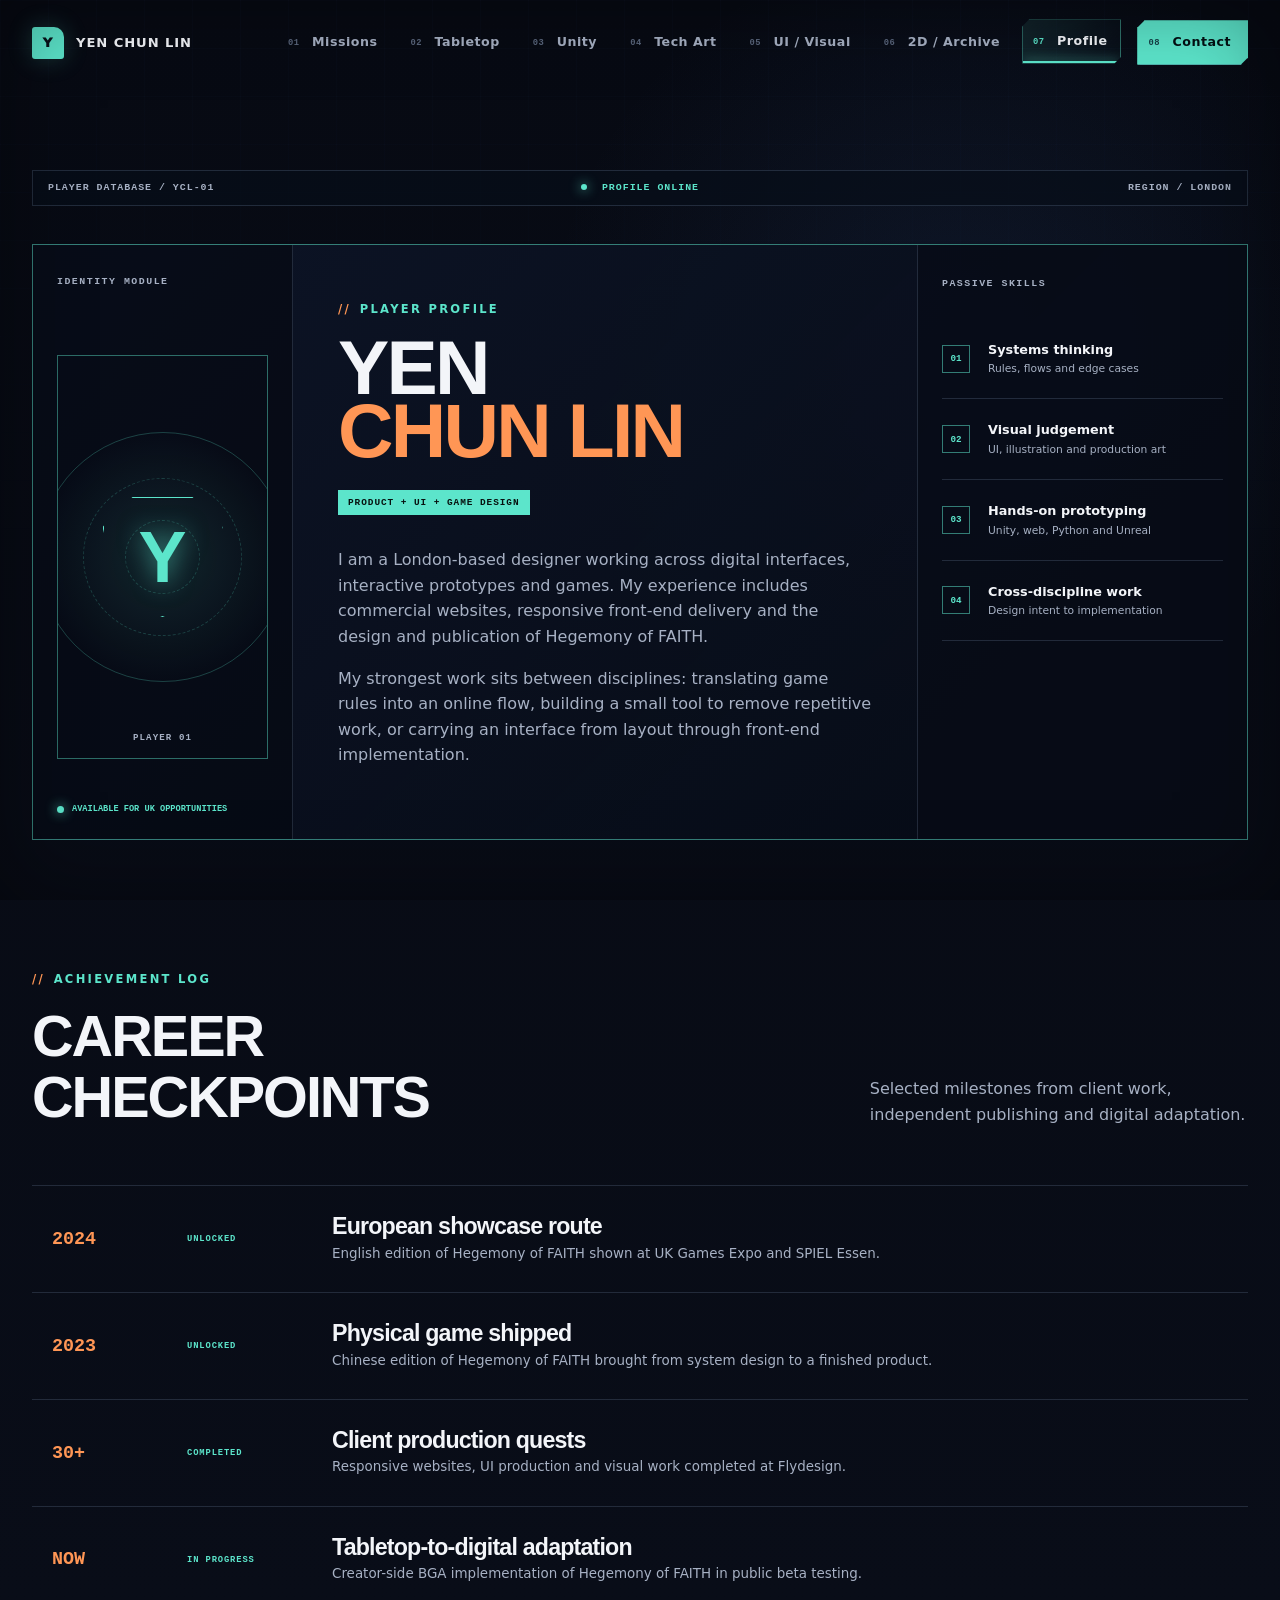
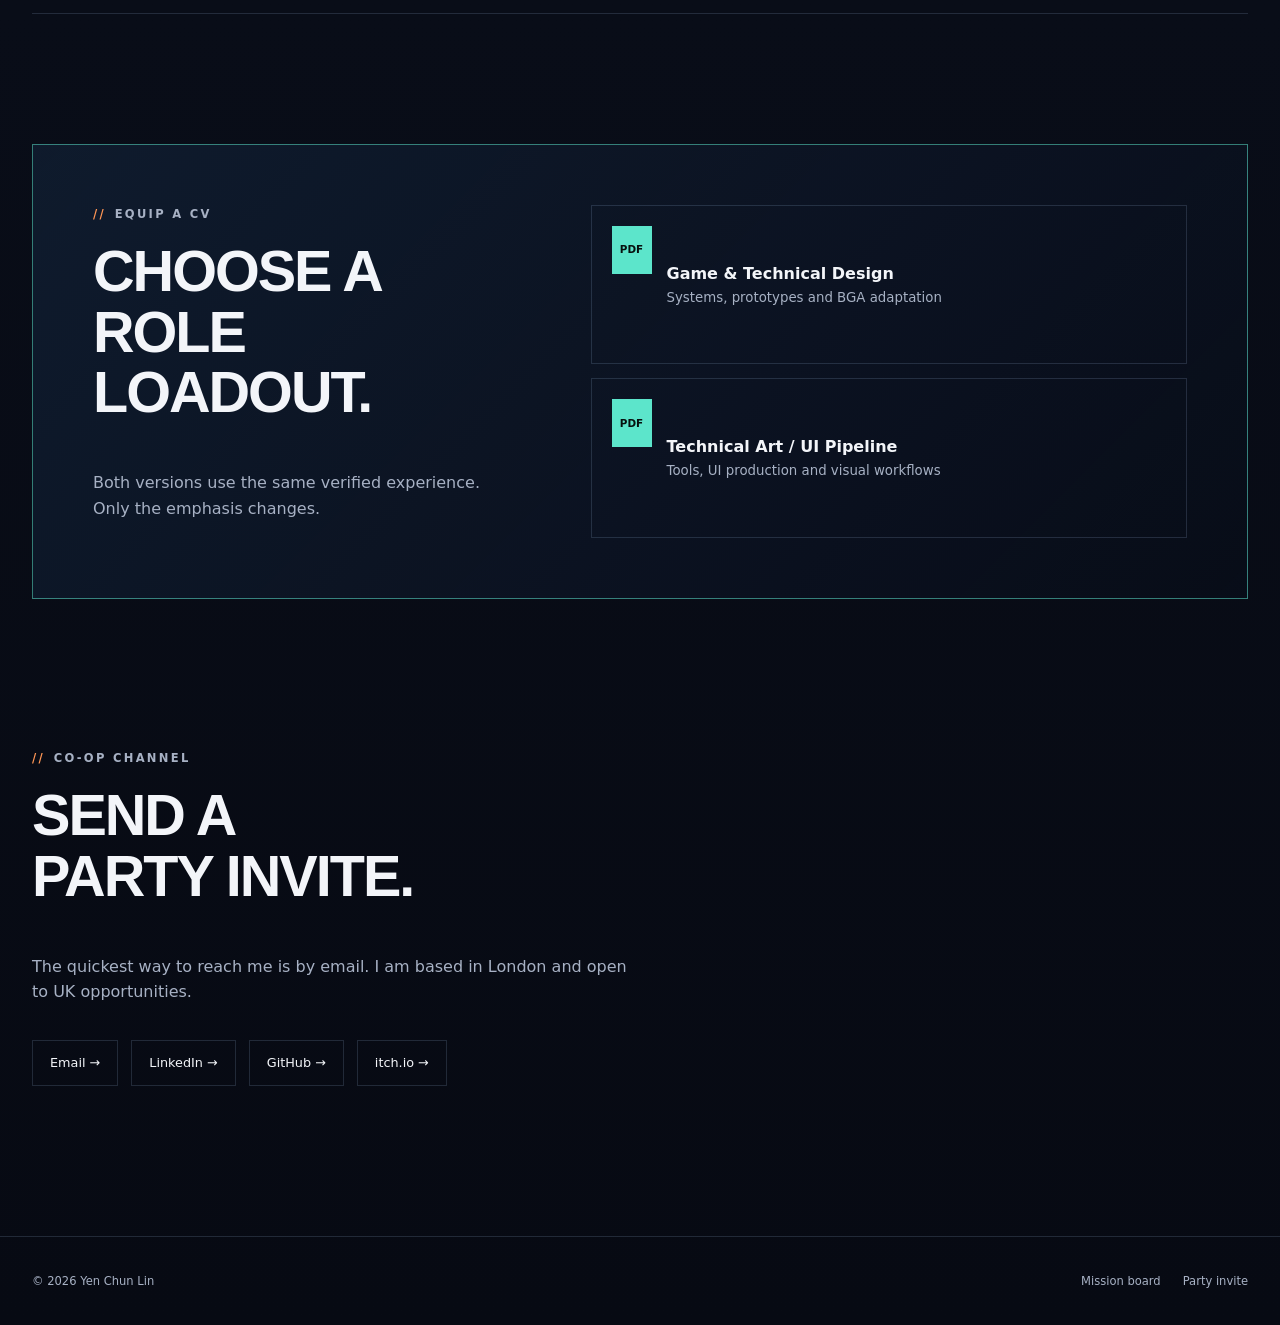
==== about.html @ a64147f3 "Update portfolio positioning and BGA beta case studies" ====
<!doctype html>
<html lang="en"><head><meta charset="utf-8"><meta name="viewport" content="width=device-width, initial-scale=1"><meta name="description" content="Player profile for Yen Chun Lin, a London-based product, UI and game designer."><title>Player Profile | Yen Chun Lin</title><link rel="stylesheet" href="assets/css/styles.css?v=20261113-1"></head>
<body data-page="about">
  <header class="site-header" data-header><a class="brand" href="index.html"><span>Y</span> Yen Chun Lin</a><button class="nav-toggle" type="button" aria-expanded="false" aria-controls="site-nav"><span></span><span></span></button><nav id="site-nav" class="site-nav"><a href="work.html">Missions</a><a href="work.html?filter=tabletop">Tabletop</a><a href="work.html?filter=unity">Unity</a><a href="work.html?filter=technical">Tech Art</a><a href="work.html?filter=ui">UI / Visual</a><a href="work.html?filter=art">2D / Archive</a><a class="active" href="about.html">Profile</a><a class="nav-contact" href="mailto:arklantis@hotmail.com">Contact</a></nav></header>
  <main class="section-shell page-main player-profile">
    <div class="hud-top reveal"><span>PLAYER DATABASE / YCL-01</span><span class="hud-status"><i></i> PROFILE ONLINE</span><span>REGION / LONDON</span></div>
    <section class="profile-screen reveal">
      <div class="profile-id">
        <p class="hud-label">IDENTITY MODULE</p><div class="profile-avatar"><div class="profile-radar"></div><span>Y</span><small>PLAYER 01</small></div>
        <div class="profile-status"><i></i><span>AVAILABLE FOR UK OPPORTUNITIES</span></div>
      </div>
      <div class="profile-copy"><p class="eyebrow">Player profile</p><h1>YEN<br><em>CHUN LIN</em></h1><p class="profile-class">PRODUCT + UI + GAME DESIGN</p><p>I am a London-based designer working across digital interfaces, interactive prototypes and games. My experience includes commercial websites, responsive front-end delivery and the design and publication of Hegemony of FAITH.</p><p>My strongest work sits between disciplines: translating game rules into an online flow, building a small tool to remove repetitive work, or carrying an interface from layout through front-end implementation.</p></div>
      <aside class="profile-loadout"><p class="hud-label">PASSIVE SKILLS</p><ul><li><span>01</span><div><strong>Systems thinking</strong><small>Rules, flows and edge cases</small></div></li><li><span>02</span><div><strong>Visual judgement</strong><small>UI, illustration and production art</small></div></li><li><span>03</span><div><strong>Hands-on prototyping</strong><small>Unity, web, Python and Unreal</small></div></li><li><span>04</span><div><strong>Cross-discipline work</strong><small>Design intent to implementation</small></div></li></ul></aside>
    </section>

    <section class="achievement-log section-block">
      <div class="section-heading reveal"><div><p class="eyebrow">Achievement log</p><h2>CAREER<br>CHECKPOINTS</h2></div><p>Selected milestones from client work, independent publishing and digital adaptation.</p></div>
      <div class="achievement-list">
        <article class="reveal"><span class="achievement-year">2024</span><i>UNLOCKED</i><div><h3>European showcase route</h3><p>English edition of Hegemony of FAITH shown at UK Games Expo and SPIEL Essen.</p></div></article>
        <article class="reveal"><span class="achievement-year">2023</span><i>UNLOCKED</i><div><h3>Physical game shipped</h3><p>Chinese edition of Hegemony of FAITH brought from system design to a finished product.</p></div></article>
        <article class="reveal"><span class="achievement-year">30+</span><i>COMPLETED</i><div><h3>Client production quests</h3><p>Responsive websites, UI production and visual work completed at Flydesign.</p></div></article>
        <article class="reveal"><span class="achievement-year">NOW</span><i>IN PROGRESS</i><div><h3>Tabletop-to-digital adaptation</h3><p>Creator-side BGA implementation of Hegemony of FAITH in public beta testing.</p></div></article>
      </div>
    </section>

    <section class="cv-panel reveal"><div><p class="eyebrow">Equip a CV</p><h2>CHOOSE A<br>ROLE LOADOUT.</h2><p>Both versions use the same verified experience. Only the emphasis changes.</p></div><div class="cv-options"><a class="cv-card" href="assets/cv/Yen_Chun_Lin_CV_Game_Technical_Designer_2026.pdf"><span>PDF</span><strong>Game &amp; Technical Design</strong><small>Systems, prototypes and BGA adaptation</small></a><a class="cv-card" href="assets/cv/Yen_Chun_Lin_CV_Technical_Artist_UI_Pipeline_2026.pdf"><span>PDF</span><strong>Technical Art / UI Pipeline</strong><small>Tools, UI production and visual workflows</small></a></div></section>

    <section class="contact-panel reveal"><p class="eyebrow">Co-op channel</p><h2>SEND A<br>PARTY INVITE.</h2><p>The quickest way to reach me is by email. I am based in London and open to UK opportunities.</p><div class="contact-links"><a href="mailto:arklantis@hotmail.com">Email &rarr;</a><a href="https://www.linkedin.com/in/ual-yen/">LinkedIn &rarr;</a><a href="https://github.com/arklantis">GitHub &rarr;</a><a href="https://ual-yen.itch.io/">itch.io &rarr;</a></div></section>
  </main>
  <footer class="site-footer"><span>&copy; <span data-year></span> Yen Chun Lin</span><div><a href="work.html">Mission board</a><a href="mailto:arklantis@hotmail.com">Party invite</a></div></footer><script src="assets/js/data.js?v=20261113-1"></script><script src="assets/js/site.js?v=20261113-1"></script>
</body></html>
---- assets/css/styles.css ----
:root {
  --bg: #070a13;
  --bg-2: #0b1020;
  --panel: rgba(18, 25, 45, .78);
  --panel-solid: #11182b;
  --line: rgba(154, 181, 219, .18);
  --line-hot: rgba(92, 229, 203, .52);
  --text: #f3f5f9;
  --muted: #a7b1c4;
  --orange: #ff9655;
  --mint: #5ce5cb;
  --blue: #77a7ff;
  --max: 1240px;
  --radius: 8px;
  --display: "Arial Narrow", "Roboto Condensed", "Helvetica Neue", Arial, sans-serif;
  --body: Inter, ui-sans-serif, system-ui, -apple-system, BlinkMacSystemFont, "Segoe UI", sans-serif;
}

* { box-sizing: border-box; }
html { scroll-behavior: smooth; }
body {
  margin: 0; color: var(--text); background:
    radial-gradient(circle at var(--mx, 75%) var(--my, 12%), rgba(65, 111, 189, .12), transparent 26rem),
    linear-gradient(180deg, #070a13 0%, #090d18 55%, #070a13 100%);
  font-family: var(--body); line-height: 1.6; min-height: 100vh; overflow-x: hidden;
}
body::before {
  content: ""; position: fixed; inset: 0; pointer-events: none; z-index: -1; opacity: .24;
  background-image: linear-gradient(rgba(119,167,255,.09) 1px, transparent 1px), linear-gradient(90deg, rgba(119,167,255,.09) 1px, transparent 1px);
  background-size: 48px 48px; mask-image: linear-gradient(to bottom, black, transparent 76%);
}
body::after { content:""; position:fixed; inset:0; pointer-events:none; z-index:20; box-shadow:inset 0 0 90px rgba(0,0,0,.4); }
a { color: inherit; text-decoration: none; }
button { color: inherit; font: inherit; }
img { display: block; width: 100%; }
em { color: var(--orange); font-style: normal; }

.section-shell { width: min(var(--max), calc(100% - 64px)); margin-inline: auto; }
.section-block { padding-block: 130px; }
.page-main { padding-top: 170px; min-height: 75vh; }
.eyebrow { margin: 0 0 18px; color: var(--mint); font-size: .72rem; font-weight: 800; letter-spacing: .2em; text-transform: uppercase; }
.eyebrow::before { content: "//"; margin-right: .75em; color: var(--orange); }
h1,h2,h3,p { margin-top: 0; }
h1,h2,h3 { font-family: var(--display); letter-spacing: -.035em; line-height: 1.05; }
h1 { font-size: clamp(3.35rem, 7vw, 7rem); }
h2 { font-size: clamp(2.25rem, 4.5vw, 4.65rem); }
h3 { font-size: 1.45rem; }

.site-header {
  position: fixed; top: 0; left: 0; right: 0; z-index: 12; display: flex; align-items: center; justify-content: space-between;
  height: 86px; padding: 0 max(32px, calc((100vw - var(--max)) / 2)); border-bottom: 1px solid transparent; transition: .25s ease;
}
.site-header.scrolled { height: 68px; background: rgba(7,10,19,.86); border-color: var(--line); backdrop-filter: blur(18px); }
.brand { display: inline-flex; gap: 12px; align-items: center; font-size: .82rem; font-weight: 750; letter-spacing: .07em; text-transform: uppercase; }
.brand > span { display: grid; place-items: center; width: 32px; aspect-ratio: 1; color: #081119; background: var(--mint); border-radius: 3px 10px 3px 3px; font-weight: 950; box-shadow: 0 0 24px rgba(92,229,203,.22); }
.site-nav { display: flex; gap: 8px; align-items: center; }
.site-nav a { padding: 10px 13px; color: var(--muted); font-size: .79rem; font-weight: 700; letter-spacing: .04em; border: 1px solid transparent; }
.site-nav a:hover,.site-nav a.active { color: var(--text); border-color: var(--line); background: rgba(255,255,255,.025); }
.site-nav .nav-contact { min-width:auto; margin-left:8px; padding-right:16px; color:#031013; border-color:var(--mint); background:var(--mint); box-shadow:3px 3px 0 rgba(184,55,255,.55),0 0 16px rgba(32,224,225,.18); }
.site-nav .nav-contact::before { color:#174147; }
.site-nav .nav-contact:hover,.site-nav .nav-contact:focus-visible { color:#031013; border-color:#a8ffff; background:#7affff; box-shadow:3px 3px 0 rgba(184,55,255,.78),0 0 20px rgba(32,224,225,.4); }
.nav-toggle { display:none; border:0; background:none; padding:12px; }

.hero { padding-top: 190px; }
.hero-grid { min-height: 590px; display: grid; grid-template-columns: 1.4fr .72fr; gap: clamp(50px, 8vw, 130px); align-items: center; }
.hero h1 { margin-bottom: 30px; max-width: 900px; }
.hero-intro { max-width: 660px; color: var(--muted); font-size: clamp(1rem, 1.4vw, 1.22rem); }
.button-row { display:flex; align-items:center; flex-wrap:wrap; gap:16px; margin-top:36px; }
.button { display:inline-flex; align-items:center; justify-content:center; min-height:50px; padding: 0 22px; border:1px solid var(--line); font-size:.78rem; font-weight:800; letter-spacing:.06em; text-transform:uppercase; transition:.2s ease; }
.button span { margin-left: 18px; }
.button-primary { color:#07110f; background:var(--mint); border-color:var(--mint); box-shadow: 5px 5px 0 rgba(92,229,203,.15); }
.button-primary:hover { transform:translate(-2px,-2px); box-shadow: 8px 8px 0 rgba(92,229,203,.14); }
.button-quiet:hover,.button-outline:hover { border-color:var(--mint); color:var(--mint); }

.hero-panel { position:relative; min-height: 420px; padding: 42px; overflow:hidden; border:1px solid var(--line-hot); border-radius: var(--radius); background:linear-gradient(145deg, rgba(18,28,48,.92), rgba(9,15,29,.72)); box-shadow: 0 30px 90px rgba(0,0,0,.38); transform-style:preserve-3d; transition:transform .15s ease-out; }
.hero-panel::before,.hero-panel::after { content:""; position:absolute; width:18px; height:18px; border-color:var(--mint); }
.hero-panel::before { left:9px; top:9px; border-left:2px solid; border-top:2px solid; }
.hero-panel::after { right:9px; bottom:9px; border-right:2px solid; border-bottom:2px solid; }
.hero-panel > * { position:relative; z-index:1; transform:translateZ(12px); }
.hero-panel h2 { max-width:440px; margin-top:70px; font-size:clamp(2rem,3vw,3.25rem); }
.hero-panel p:not(.panel-label) { color:var(--muted); }
.panel-label { display:flex; justify-content:space-between; color:var(--mint); font-size:.67rem; text-transform:uppercase; letter-spacing:.18em; }
.panel-label i { color:var(--orange); animation:blink 1.8s infinite; }
.panel-orbit { position:absolute; right:-120px; top:-130px; width:300px; height:300px; opacity:.42; border:1px solid var(--line-hot); border-radius:50%; animation:spin 24s linear infinite; }
.panel-orbit span { position:absolute; width:9px; height:9px; background:var(--mint); border-radius:50%; }
.panel-orbit span:nth-child(1){top:28px;left:72px}.panel-orbit span:nth-child(2){right:-4px;top:140px}.panel-orbit span:nth-child(3){bottom:14px;left:90px;background:var(--orange)}
.text-link { display:inline-flex; gap:14px; align-items:center; color:var(--text); font-size:.82rem; font-weight:800; }
.text-link span { color:var(--mint); transition:.2s; }.text-link:hover span { transform:translateX(5px); }
.proof-strip { display:grid; grid-template-columns:repeat(4,1fr); margin-top:72px; border-block:1px solid var(--line); }
.proof-strip div { display:flex; flex-direction:column; min-height:105px; justify-content:center; padding:18px 28px; border-right:1px solid var(--line); }
.proof-strip div:last-child { border:0; }.proof-strip strong { font-size:1.12rem; }.proof-strip span { color:var(--muted); font-size:.74rem; }

.section-heading { display:grid; grid-template-columns:1fr .48fr; align-items:end; gap:50px; margin-bottom:58px; }
.section-heading h2 { margin:0; }.section-heading > p { margin:0; color:var(--muted); }
.project-grid { display:grid; grid-template-columns:repeat(2,minmax(0,1fr)); gap:26px; }
.project-grid-featured .project-card:first-child { grid-column:1/-1; }
.project-card { position:relative; min-width:0; overflow:hidden; border:1px solid var(--line); background:rgba(12,17,31,.84); border-radius:var(--radius); transition:.25s ease; }
.project-card::after { content:""; position:absolute; inset:auto 0 0; height:2px; background:linear-gradient(90deg,var(--mint),var(--orange)); transform:scaleX(0); transform-origin:left; transition:.3s; }
.project-card:hover { transform:translateY(-5px); border-color:rgba(92,229,203,.4); box-shadow:0 24px 70px rgba(0,0,0,.3); }.project-card:hover::after { transform:scaleX(1); }
.project-image { position:relative; aspect-ratio:16/9; overflow:hidden; background:#101729; }
.project-image img { height:100%; object-fit:cover; transition:transform .6s ease, filter .4s; }.project-card:hover img { transform:scale(1.035); }
.project-image::after { content:""; position:absolute; inset:0; background:linear-gradient(to top,rgba(7,10,19,.3),transparent 50%); pointer-events:none; }
.project-body { padding:26px 28px 30px; }.project-meta { display:flex; justify-content:space-between; gap:20px; color:var(--mint); font-size:.65rem; font-weight:800; letter-spacing:.12em; text-transform:uppercase; }
.project-body h3 { margin:16px 0 8px; font-size:clamp(1.45rem,2.6vw,2.1rem); }.project-subtitle { margin-bottom:12px; color:var(--text); font-size:.9rem; font-weight:650; }.project-summary { margin:0; color:var(--muted); font-size:.88rem; }
.project-arrow { position:absolute; right:24px; top:24px; z-index:2; display:grid; place-items:center; width:38px; aspect-ratio:1; color:#07110f; background:var(--mint); clip-path:polygon(0 0,100% 0,100% 75%,75% 100%,0 100%); opacity:0; transform:translate(-6px,6px); transition:.2s; }.project-card:hover .project-arrow { opacity:1; transform:none; }
.section-action { display:flex; justify-content:center; padding-top:52px; }

.capability-band { padding-block:110px; border-block:1px solid var(--line); background:rgba(12,17,31,.58); }
.capability-grid { display:grid; grid-template-columns:repeat(3,1fr); margin-top:45px; border:1px solid var(--line); }
.capability-grid article { position:relative; padding:42px 34px; border-right:1px solid var(--line); }.capability-grid article:last-child { border:0; }.capability-grid article > span { color:var(--orange); font-family:monospace; font-size:.72rem; }.capability-grid h3 { margin:55px 0 15px; }.capability-grid p { color:var(--muted); font-size:.9rem; }
.contact-cta { padding-block:150px; }.contact-cta h2 { max-width:950px; }

.page-intro { display:grid; grid-template-columns:1fr .42fr; gap:60px; align-items:end; margin-bottom:90px; }.page-intro .eyebrow { grid-column:1/-1; margin-bottom:-30px; }.page-intro h1 { margin:0; font-size:clamp(3.4rem,6vw,6.5rem); }.page-intro > p:last-child { color:var(--muted); }
.filter-bar { position:sticky; top:68px; z-index:8; display:flex; gap:8px; padding:13px; margin-bottom:35px; overflow:auto; border:1px solid var(--line); background:rgba(7,10,19,.88); backdrop-filter:blur(18px); }
.filter-button { flex:0 0 auto; padding:10px 16px; border:1px solid transparent; background:transparent; color:var(--muted); cursor:pointer; font-size:.72rem; font-weight:800; letter-spacing:.08em; text-transform:uppercase; }
.filter-button:hover,.filter-button.active { color:#07110f; background:var(--mint); }
.project-count { padding:30px 0 100px; color:var(--muted); font-family:monospace; font-size:.75rem; text-align:right; }

.case-hero { width:min(var(--max),calc(100% - 64px)); margin:0 auto; }
.case-breadcrumb { display:flex; gap:14px; align-items:center; margin-bottom:55px; color:var(--muted); font-size:.73rem; text-transform:uppercase; letter-spacing:.12em; }.case-breadcrumb span { color:var(--mint); }
.case-title-grid { display:grid; grid-template-columns:1fr .42fr; gap:70px; align-items:end; }.case-title-grid h1 { margin:0; font-size:clamp(3.3rem,7vw,7rem); }.case-title-grid h1 small { display:block; margin-top:20px; color:var(--muted); font-family:var(--body); font-size:clamp(1rem,1.5vw,1.25rem); letter-spacing:0; line-height:1.4; }.case-role { border-left:1px solid var(--mint); padding-left:25px; color:var(--muted); }.case-role strong { display:block; margin-bottom:8px; color:var(--text); }
.case-media { position:relative; width:min(1440px,calc(100% - 32px)); margin:80px auto 0; overflow:hidden; border:1px solid var(--line); background:#0e1526; }.case-media img { max-height:760px; aspect-ratio:16/8.5; object-fit:cover; }.case-media::before { content:"CASE FILE / 01"; position:absolute; left:18px; top:18px; z-index:2; padding:7px 10px; color:#07110f; background:var(--mint); font:700 .64rem monospace; }
.case-facts { display:grid; grid-template-columns:repeat(4,1fr); width:min(var(--max),calc(100% - 64px)); margin:0 auto; border:1px solid var(--line); border-top:0; }.case-fact { padding:24px; border-right:1px solid var(--line); }.case-fact:last-child{border:0}.case-fact span{display:block;color:var(--muted);font-size:.65rem;text-transform:uppercase;letter-spacing:.12em}.case-fact strong{font-size:.95rem}
.case-layout { display:grid; grid-template-columns:220px minmax(0,760px); gap:clamp(50px,9vw,130px); width:min(1100px,calc(100% - 64px)); margin:120px auto; }.case-side { position:sticky; top:110px; align-self:start; }.case-side p { color:var(--muted); font-size:.68rem; text-transform:uppercase; letter-spacing:.14em; }.case-tools { display:flex; flex-wrap:wrap; gap:8px; }.case-tools span { padding:6px 9px; color:var(--muted); border:1px solid var(--line); font-size:.68rem; }
.case-intro { margin-bottom:110px; font-size:clamp(1.35rem,2.4vw,2rem); line-height:1.45; }.case-section { position:relative; padding:0 0 95px 35px; border-left:1px solid var(--line); }.case-section::before { content:""; position:absolute; left:-5px; top:4px; width:9px; aspect-ratio:1; background:var(--mint); box-shadow:0 0 18px rgba(92,229,203,.6); }.case-section h2 { font-size:clamp(2rem,3.3vw,3.3rem); }.case-section p,.case-section li { color:var(--muted); }.case-section ul { margin:28px 0 0; padding-left:18px; }.case-section li { margin:10px 0; }.case-section.missing { margin-bottom:90px; padding:30px 35px 34px; border:1px dashed var(--orange); background:rgba(255,150,85,.055); }.case-section.missing::before { left:-5px; top:35px; background:var(--orange); }.case-section.missing .eyebrow { color:var(--orange); }.case-section.missing h2 { font-size:2rem; }
.case-links { display:flex; flex-wrap:wrap; gap:12px; margin-top:20px; }.case-next { padding:90px 32px; border-top:1px solid var(--line); text-align:center; }.case-next h2 { margin-bottom:30px; }
.not-found { width:min(700px,calc(100% - 64px)); margin:80px auto; text-align:center; }

.about-hero { display:grid; grid-template-columns:1.1fr .65fr; gap:100px; align-items:end; }.about-hero h1 { margin:0; font-size:clamp(3.3rem,6vw,6rem); }.about-summary { color:var(--muted); font-size:1.05rem; }
.about-grid { display:grid; grid-template-columns:1fr 1fr; gap:90px; }.plain-list,.timeline { margin:35px 0 0; padding:0; list-style:none; border-top:1px solid var(--line); }.plain-list li { display:grid; grid-template-columns:.65fr 1fr; gap:25px; padding:23px 0; border-bottom:1px solid var(--line); }.plain-list span,.timeline p { color:var(--muted); font-size:.86rem; }.timeline li { display:grid; grid-template-columns:80px 1fr; gap:20px; padding:23px 0; border-bottom:1px solid var(--line); }.timeline > li > span { color:var(--orange); font-family:monospace; }.timeline p { margin:5px 0 0; }
.cv-panel { display:grid; grid-template-columns:.7fr 1fr; gap:80px; padding:60px; border:1px solid var(--line-hot); background:linear-gradient(135deg,rgba(16,28,47,.92),rgba(8,13,25,.82)); }.cv-panel p { color:var(--muted); }.cv-options { display:grid; gap:14px; }.cv-card { display:grid; grid-template-columns:55px 1fr; padding:20px; border:1px solid var(--line); transition:.2s; }.cv-card > span { grid-row:1/3; display:grid; place-items:center; width:40px; height:48px; color:#07110f; background:var(--mint); font-size:.65rem; font-weight:900; }.cv-card strong { align-self:end; }.cv-card small { color:var(--muted); }.cv-card:hover { border-color:var(--mint); transform:translateX(5px); }
.contact-panel { padding:150px 0; }.contact-panel > p { max-width:600px; color:var(--muted); }.contact-links { display:flex; flex-wrap:wrap; gap:13px; margin-top:35px; }.contact-links a { padding:12px 17px; border:1px solid var(--line); font-size:.8rem; }.contact-links a:hover { color:var(--mint); border-color:var(--mint); }

.site-footer { display:flex; justify-content:space-between; gap:30px; padding:35px max(32px,calc((100vw - var(--max))/2)); border-top:1px solid var(--line); color:var(--muted); font-size:.72rem; }.site-footer div { display:flex; gap:22px; }.site-footer a:hover { color:var(--mint); }
.reveal { opacity:0; transform:translateY(22px); transition:opacity .7s ease,transform .7s ease; }.reveal.visible { opacity:1; transform:none; }
@keyframes spin { to { transform:rotate(360deg); } } @keyframes blink { 50%{opacity:.25} }

/* Interactive game-profile layer */
body[data-role-theme="profile"] { --role-accent:#39d9ee; --role-rgb:57,217,238; }
body[data-role-theme="game"] { --role-accent:#5ce5cb; --role-rgb:92,229,203; }
body[data-role-theme="technical"] { --role-accent:#bf85ff; --role-rgb:191,133,255; }
body[data-role-theme="ui"] { --role-accent:#ff9655; --role-rgb:255,150,85; }
body[data-role-theme="art"] { --role-accent:#ff79bd; --role-rgb:255,121,189; }
.loadout-hero { padding-top:118px; }
.hud-top { display:grid; grid-template-columns:1fr auto 1fr; gap:20px; padding:11px 15px; color:var(--muted); border:1px solid var(--line); background:rgba(8,14,26,.72); font:700 .62rem/1.2 monospace; letter-spacing:.1em; }
.hud-top span:last-child { text-align:right; }.hud-status { color:var(--mint); }.hud-status i { display:inline-block; width:6px; aspect-ratio:1; margin-right:8px; border-radius:50%; background:var(--mint); box-shadow:0 0 12px var(--mint); animation:blink 1.8s infinite; }
.loadout-title { display:grid; grid-template-columns:1fr .5fr; gap:70px; align-items:end; padding:58px 0 38px; }
.loadout-title h1 { margin:0; font-size:clamp(3.6rem,7.5vw,7.2rem); line-height:.83; letter-spacing:-.055em; }.loadout-title > p { max-width:530px; margin:0 0 5px; color:var(--muted); }
.loadout-screen { position:relative; display:grid; grid-template-columns:255px minmax(360px,1fr) 350px; min-height:590px; overflow:hidden; border:1px solid rgba(var(--role-rgb),.6); background:linear-gradient(135deg,rgba(11,18,33,.97),rgba(7,10,19,.9)); box-shadow:0 35px 100px rgba(0,0,0,.35),inset 0 0 70px rgba(var(--role-rgb),.035); transition:border-color .35s,box-shadow .35s; }
.loadout-screen::before,.loadout-screen::after { content:""; position:absolute; z-index:3; width:24px; height:24px; border-color:var(--role-accent); pointer-events:none; transition:border-color .35s; }.loadout-screen::before { top:10px; left:10px; border-top:2px solid;border-left:2px solid }.loadout-screen::after { right:10px;bottom:10px;border-right:2px solid;border-bottom:2px solid }
.hud-label { color:var(--muted); font:700 .62rem/1 monospace; letter-spacing:.15em; text-transform:uppercase; }
.class-select { position:relative; z-index:2; padding:34px 16px; border-right:1px solid var(--line); background:rgba(5,9,18,.76); }
.class-select > .hud-label { padding-left:12px; margin-bottom:25px; }.class-option { position:relative; display:grid; grid-template-columns:30px 38px 1fr; gap:9px; align-items:center; width:100%; padding:16px 10px; margin-bottom:8px; overflow:hidden; border:1px solid transparent; background:transparent; color:var(--muted); text-align:left; cursor:pointer; transition:.2s ease; }
.class-option::before { content:""; position:absolute; inset:0; background:linear-gradient(90deg,rgba(var(--role-rgb),.16),transparent); transform:translateX(-101%); transition:.25s; }.class-option:hover::before,.class-option.active::before { transform:none; }
.class-option:hover,.class-option.active { color:var(--text); border-color:rgba(var(--role-rgb),.55); }.class-option.active { clip-path:polygon(0 0,calc(100% - 12px) 0,100% 12px,100% 100%,0 100%); }
.class-option > * { position:relative; z-index:1; }.class-key { color:var(--role-accent); font:700 .62rem monospace; }.class-icon { color:var(--role-accent); font-style:normal; font-size:1.4rem; text-align:center; filter:drop-shadow(0 0 8px rgba(var(--role-rgb),.35)); }.class-option strong,.class-option small { display:block; }.class-option strong { font-size:.82rem; text-transform:uppercase; letter-spacing:.04em; }.class-option small { color:var(--muted); font-size:.63rem; }
.key-hint { position:absolute; bottom:25px; left:25px; right:18px; margin:0; color:#69758c; font:600 .55rem monospace; letter-spacing:.06em; }.key-hint kbd { display:inline-grid; place-items:center; min-width:18px; height:18px; margin:0 2px; border:1px solid var(--line); background:#101729; color:var(--muted); font:inherit; }
.character-stage { position:relative; min-height:590px; overflow:clip; perspective:900px; transition:background .35s; }.character-stage::after { content:""; position:absolute; inset:0; background:radial-gradient(circle at center,rgba(var(--role-rgb),.11),transparent 50%); pointer-events:none; transition:background .35s; }
.stage-grid { position:absolute; inset:0; opacity:.38; background-image:linear-gradient(rgba(var(--role-rgb),.15) 1px,transparent 1px),linear-gradient(90deg,rgba(var(--role-rgb),.15) 1px,transparent 1px); background-size:32px 32px; transform:perspective(500px) rotateX(68deg) scale(1.55) translateY(28%); transform-origin:bottom; mask-image:linear-gradient(to top,#000,transparent 85%); }
.scan-line { position:absolute; z-index:4; left:8%; right:8%; height:1px; background:linear-gradient(90deg,transparent,var(--role-accent),transparent); box-shadow:0 0 18px var(--role-accent); opacity:.65; animation:scan 4.8s ease-in-out infinite; }
.stage-code { position:absolute; z-index:5; top:24px; left:28px; color:var(--role-accent); font:700 .6rem monospace; letter-spacing:.13em; transition:color .35s; }
.avatar-holo { position:absolute; z-index:2; left:50%; top:50%; width:270px; height:410px; transform:translate(-50%,-45%); filter:drop-shadow(0 0 28px rgba(var(--role-rgb),.23)); }
.avatar-ring { position:absolute; left:50%; border:1px solid rgba(var(--role-rgb),.55); border-radius:50%; transform:translateX(-50%); transition:border-color .35s; }.ring-one { bottom:25px; width:260px; height:80px; animation:orbitPulse 3s ease-in-out infinite; }
.avatar-head { position:absolute; left:50%; top:60px; display:grid; place-items:center; width:104px; height:120px; color:var(--role-accent); border:1px solid rgba(var(--role-rgb),.75); background:linear-gradient(150deg,rgba(var(--role-rgb),.2),rgba(8,14,26,.85)); clip-path:polygon(22% 0,78% 0,100% 24%,85% 86%,50% 100%,15% 86%,0 24%); transform:translateX(-50%); transition:color .35s,border-color .35s,background .35s; }.avatar-head::before { content:""; position:absolute; inset:12px; border:1px solid rgba(var(--role-rgb),.35); clip-path:inherit; }.avatar-head span { font:900 3rem var(--display); text-shadow:0 0 18px rgba(var(--role-rgb),.7); }
.avatar-body { position:absolute; left:50%; top:168px; width:240px; height:190px; border:1px solid rgba(var(--role-rgb),.65); background:linear-gradient(160deg,rgba(var(--role-rgb),.2),rgba(8,14,26,.82) 60%); clip-path:polygon(27% 0,73% 0,100% 28%,92% 100%,8% 100%,0 28%); transform:translateX(-50%); transition:border-color .35s,background .35s; }.avatar-body::before { content:""; position:absolute; left:50%; top:24px; bottom:15px; border-left:1px solid rgba(var(--role-rgb),.45); }.avatar-body i { position:absolute; height:1px; background:rgba(var(--role-rgb),.5); }.avatar-body i:nth-child(1){left:8%;right:8%;top:50px}.avatar-body i:nth-child(2){left:18%;right:50%;top:100px;transform:rotate(-24deg)}.avatar-body i:nth-child(3){left:50%;right:18%;top:100px;transform:rotate(24deg)}
.avatar-base { position:absolute; z-index:2; left:50%; bottom:1px; width:230px; padding:8px; color:#07110f; background:var(--role-accent); text-align:center; font:900 .6rem monospace; letter-spacing:.1em; transform:translateX(-50%); transition:background .35s; }
.avatar-holo[data-avatar-preview] { top:49%; width:320px; height:430px; transform:translate(-50%,-50%); pointer-events:none; }
.avatar-holo[data-avatar-preview] .ring-one { bottom:78px; width:280px; height:82px; }
.avatar-sprite-frame { position:absolute; z-index:2; inset:0 0 86px; display:grid; place-items:center; }
.avatar-sprite { position:relative; z-index:2; width:320px; height:320px; object-fit:contain; image-rendering:pixelated; image-rendering:crisp-edges; filter:drop-shadow(0 10px 0 rgba(0,0,0,.18)) drop-shadow(0 0 12px rgba(var(--role-rgb),.18)); user-select:none; }
.avatar-ground-shadow { position:absolute; z-index:1; left:50%; bottom:17px; width:106px; height:22px; border-radius:50%; background:radial-gradient(ellipse,rgba(0,0,0,.48),rgba(var(--role-rgb),.14) 55%,transparent 72%); transform:translateX(-50%); }
.avatar-holo[data-avatar-preview] .avatar-base { bottom:48px; width:auto; min-width:238px; padding:7px 12px; color:#041213; box-shadow:5px 5px 0 rgba(175,50,255,.34); white-space:nowrap; }
.avatar-controls { position:absolute; z-index:8; left:50%; bottom:17px; width:310px; transform:translateX(-50%); }
.avatar-controls.has-turn { display:grid; grid-template-columns:74px minmax(0,1fr) 74px; gap:6px; }
.avatar-controls button { min-height:35px; padding:6px 8px; color:#91a3b9; border:1px solid rgba(var(--role-rgb),.36); background:rgba(6,11,22,.92); font:800 .56rem monospace; letter-spacing:.08em; cursor:pointer; transition:color .18s,border-color .18s,background .18s,box-shadow .18s,transform .18s; }
.avatar-controls button:hover,.avatar-controls button:focus-visible { color:#fff; border-color:var(--role-accent); box-shadow:0 0 16px rgba(var(--role-rgb),.2); outline:0; transform:translateY(-1px); }
.avatar-turn { display:flex; align-items:center; justify-content:center; gap:7px; }
.avatar-turn[hidden] { display:none; }
.avatar-turn span { color:var(--role-accent); font-size:.7rem; }
.avatar-turn small { font:inherit; }
.avatar-motion-tabs { display:grid; grid-template-columns:repeat(2,minmax(0,1fr)); }
.avatar-motion-tabs.single { grid-template-columns:1fr; }
.avatar-motion-tabs button { border-color:rgba(var(--role-rgb),.24); }
.avatar-motion-tabs button+button { border-left:0; }
.avatar-motion-tabs button.active { color:#041213; border-color:var(--role-accent); background:var(--role-accent); box-shadow:0 0 14px rgba(var(--role-rgb),.26); }
.avatar-motion-tabs.planned,.avatar-motion-tabs.has-planned { gap:6px; }
.avatar-motion-tabs.planned button+button,.avatar-motion-tabs.has-planned button+button { border-left:1px dashed rgba(var(--role-rgb),.36); }
.avatar-motion-tabs button:disabled { display:grid; grid-template-columns:1fr auto; align-items:center; gap:8px; color:rgba(210,220,236,.7); border-style:dashed; cursor:default; opacity:1; }
.avatar-motion-tabs button:disabled:hover { color:rgba(210,220,236,.7); border-color:rgba(var(--role-rgb),.36); box-shadow:none; transform:none; }
.avatar-motion-tabs button small { padding:2px 4px; color:var(--role-accent); border:1px solid rgba(var(--role-rgb),.38); font:800 .46rem/1 monospace; letter-spacing:.08em; }
.avatar-holo[data-avatar-preview].is-role-scene { width:460px; height:460px; }
.avatar-holo[data-avatar-preview].is-role-scene .avatar-sprite-frame { inset:-8px 0 62px; }
.avatar-holo[data-avatar-preview].is-role-scene .avatar-sprite { width:440px; height:440px; filter:drop-shadow(0 12px 0 rgba(0,0,0,.16)) drop-shadow(0 0 14px rgba(var(--role-rgb),.2)); }
.avatar-holo[data-avatar-preview].is-role-scene .avatar-ground-shadow,
.avatar-holo[data-avatar-preview].is-role-scene .ring-one { display:none; }
.avatar-holo[data-avatar-preview].is-role-scene .avatar-base { bottom:28px; }
.character-stage .portrait-note { top:46px; bottom:auto; left:28px; }
.gear-slot { position:absolute; z-index:5; display:flex; gap:7px; align-items:center; min-width:110px; padding:7px; color:var(--muted); border-bottom:1px solid rgba(var(--role-rgb),.45); font:600 .6rem monospace; text-transform:uppercase; }.gear-slot span { display:grid; place-items:center; width:22px; aspect-ratio:1; color:#07110f; background:var(--role-accent); font-weight:900; transition:background .35s; }.gear-slot b { font-weight:600; }.gear-a{left:7%;top:22%}.gear-b{right:6%;top:25%}.gear-c{left:5%;bottom:23%}.gear-d{right:5%;bottom:20%}
.portrait-note { position:absolute; z-index:5; bottom:13px; left:20px; margin:0; color:#59657a; font:600 .52rem monospace; letter-spacing:.08em; }
.character-stage { display:grid; grid-template-columns:minmax(110px,1fr) minmax(280px,320px) minmax(110px,1fr); grid-template-rows:minmax(470px,1fr) auto; perspective:none; }
.character-stage .stage-code { position:static; z-index:5; grid-column:1/-1; grid-row:1; align-self:start; justify-self:start; margin:24px 28px; }
.character-stage .avatar-holo[data-avatar-preview] { position:static; inset:auto; grid-column:1/-1; grid-row:1; align-self:center; justify-self:center; transform:translateZ(0); }
.character-stage .avatar-controls { position:static; grid-column:1/-1; grid-row:2; align-self:end; justify-self:center; margin:0 0 17px; transform:none; }
.character-stage .gear-slot { position:static; grid-row:1; align-self:center; justify-self:stretch; min-width:0; margin-inline:14px; }
.character-stage .gear-a { grid-column:1; align-self:start; margin-top:108px; }
.character-stage .gear-b { grid-column:3; align-self:start; margin-top:126px; }
.character-stage .gear-c { grid-column:1; align-self:end; margin-bottom:104px; }
.character-stage .gear-d { grid-column:3; align-self:end; margin-bottom:86px; }
.character-stage .portrait-note { position:static; grid-column:1; grid-row:2; align-self:center; justify-self:start; margin:0 0 17px 20px; }
.loadout-info { position:relative; z-index:2; padding:35px 30px; border-left:1px solid var(--line); background:linear-gradient(180deg,rgba(12,18,34,.92),rgba(6,10,20,.88)); }.role-index { display:flex; justify-content:space-between; margin-bottom:38px; color:var(--role-accent); font:700 .58rem monospace; letter-spacing:.1em; transition:color .35s; }.role-index b { color:var(--orange); }.loadout-info h2 { margin:17px 0 22px; font-size:clamp(2.3rem,3vw,3.5rem); }.role-description { min-height:100px; color:var(--muted); font-size:.88rem; }
.evidence-panel { padding:20px 0; margin:24px 0; border-block:1px solid var(--line); }.evidence-panel > div { display:grid; grid-template-columns:repeat(3,1fr); gap:7px; }.evidence-panel span { color:var(--muted); font-size:.58rem; line-height:1.25; text-transform:uppercase; }.evidence-panel strong { display:block; margin-bottom:3px; color:var(--role-accent); font-size:.95rem; transition:color .35s; }
.equipped-project { display:grid; grid-template-columns:88px 1fr; gap:14px; align-items:center; margin-bottom:20px; }.project-thumb { position:relative; height:58px; overflow:hidden; border:1px solid rgba(var(--role-rgb),.5); }.project-thumb::after { content:""; position:absolute; inset:0; box-shadow:inset 0 0 20px rgba(var(--role-rgb),.25); }.project-thumb img { height:100%; object-fit:cover; }.equipped-project small,.equipped-project strong { display:block; }.equipped-project small { color:var(--role-accent); font:700 .52rem monospace; letter-spacing:.1em; }.equipped-project strong { font-size:.72rem; line-height:1.3; }
.role-action { width:100%; background:var(--role-accent); border-color:var(--role-accent); transition:background .35s,border-color .35s,transform .2s,box-shadow .2s; }.role-swap .character-stage,.role-swap .loadout-info { animation:roleSwap .32s ease both; }
.hud-proof { margin-top:0; border-top:0; }.hud-proof div { min-height:84px; }.hud-proof span { order:-1; color:#66728a; font:700 .55rem monospace; letter-spacing:.11em; }.hud-proof strong { font-size:.85rem; }
.mission-section { position:relative; }.mission-section::before { content:"MISSION BOARD // ACTIVE QUESTS"; position:absolute; top:92px; right:0; color:#465168; font:700 .55rem monospace; letter-spacing:.12em; }
.project-card .project-body::before { content:"MISSION FILE"; display:inline-block; margin-bottom:10px; color:var(--orange); font:700 .53rem monospace; letter-spacing:.12em; }
.game-loop .capability-grid article > span { color:var(--mint); font-size:.62rem; letter-spacing:.1em; }
.mission-board .hud-top,.player-profile .hud-top { margin-bottom:12px; }
.filter-button span { margin-right:7px; color:var(--mint); font:700 .59rem monospace; }.filter-button.active span { color:#07110f; }
.quest-log .case-media::before { content:"MISSION VISUAL / 01"; }.quest-log .case-section::after { content:"CHECKPOINT"; position:absolute; left:-2px; top:20px; color:#566178; font:700 .5rem monospace; letter-spacing:.1em; transform:translateX(-100%) rotate(-90deg); transform-origin:right top; }.quest-log .case-section.missing::after { content:"OBJECTIVE LOCKED"; color:var(--orange); }
.profile-screen { display:grid; grid-template-columns:260px minmax(0,1fr) 330px; min-height:560px; margin-top:38px; overflow:hidden; border:1px solid var(--line-hot); background:linear-gradient(135deg,rgba(13,21,39,.96),rgba(7,11,21,.88)); }
.profile-id { position:relative; padding:32px 24px; border-right:1px solid var(--line); background:rgba(5,9,18,.65); }.profile-avatar { position:absolute; left:24px; right:24px; top:110px; bottom:80px; display:grid; place-items:center; overflow:hidden; border:1px solid rgba(92,229,203,.45); background:radial-gradient(circle,rgba(92,229,203,.12),transparent 55%); }.profile-avatar > span { position:relative; z-index:2; display:grid; place-items:center; width:120px; aspect-ratio:1; color:var(--mint); border:1px solid var(--mint); clip-path:polygon(25% 0,75% 0,100% 25%,85% 85%,50% 100%,15% 85%,0 25%); font:900 4.5rem var(--display); text-shadow:0 0 25px rgba(92,229,203,.6); }.profile-avatar small { position:absolute; bottom:15px; color:var(--muted); font:700 .57rem monospace; letter-spacing:.12em; }.profile-radar { position:absolute; width:250px; aspect-ratio:1; border:1px solid rgba(92,229,203,.25); border-radius:50%; animation:spin 18s linear infinite; }.profile-radar::before,.profile-radar::after { content:""; position:absolute; inset:18%; border:1px dashed rgba(92,229,203,.2); border-radius:50%; }.profile-radar::after { inset:35%; }
.profile-status { position:absolute; left:24px; right:24px; bottom:25px; display:flex; gap:8px; align-items:center; color:var(--mint); font:700 .54rem monospace; }.profile-status i { width:7px; aspect-ratio:1; background:var(--mint); border-radius:50%; box-shadow:0 0 12px var(--mint); }
.profile-copy { padding:55px 45px; }.profile-copy h1 { margin-bottom:25px; font-size:clamp(3.8rem,6vw,6rem); line-height:.82; }.profile-copy > p:not(.eyebrow):not(.profile-class) { max-width:620px; color:var(--muted); }.profile-class { display:inline-block; margin-bottom:32px; padding:7px 10px; color:#07110f; background:var(--mint); font:900 .59rem monospace; letter-spacing:.1em; }
.profile-loadout { padding:34px 24px; border-left:1px solid var(--line); background:rgba(7,12,23,.72); }.profile-loadout ul { margin:30px 0 0; padding:0; list-style:none; }.profile-loadout li { display:grid; grid-template-columns:34px 1fr; gap:12px; align-items:center; padding:21px 0; border-bottom:1px solid var(--line); }.profile-loadout li > span { display:grid; place-items:center; width:28px; aspect-ratio:1; color:var(--mint); border:1px solid var(--line-hot); font:700 .58rem monospace; }.profile-loadout strong,.profile-loadout small { display:block; }.profile-loadout strong { font-size:.8rem; }.profile-loadout small { color:var(--muted); font-size:.67rem; }
.achievement-list { border-top:1px solid var(--line); }.achievement-list article { display:grid; grid-template-columns:110px 120px 1fr; gap:25px; align-items:center; padding:28px 20px; border-bottom:1px solid var(--line); transition:.2s; }.achievement-list article:hover { padding-left:28px; background:linear-gradient(90deg,rgba(92,229,203,.06),transparent); }.achievement-year { color:var(--orange); font:900 1.15rem monospace; }.achievement-list i { color:var(--mint); font:700 .55rem monospace; letter-spacing:.1em; }.achievement-list h3 { margin:0 0 4px; }.achievement-list p { margin:0; color:var(--muted); font-size:.84rem; }
/* Game menu controls and page transitions */
.site-nav a { position:relative; min-width:88px; padding:11px 13px 11px 34px; overflow:hidden; clip-path:polygon(7px 0,100% 0,100% calc(100% - 7px),calc(100% - 7px) 100%,0 100%,0 7px); transition:color .18s,border-color .18s,background .18s,transform .18s; }
.site-nav a::before { content:attr(data-menu-key); position:absolute; left:10px; top:50%; color:#5a667c; font:700 .55rem monospace; transform:translateY(-50%); transition:color .18s; }.site-nav a::after { content:""; position:absolute; left:0; right:100%; bottom:0; height:2px; background:var(--mint); box-shadow:0 0 12px var(--mint); transition:right .22s; }
.site-nav a:hover,.site-nav a.active,.site-nav a:focus-visible { transform:translateY(-1px); outline:0; }.site-nav a:hover::before,.site-nav a.active::before { color:var(--mint); }.site-nav a:hover::after,.site-nav a.active::after { right:0; }.site-nav a.active { color:var(--text); border-color:rgba(92,229,203,.4); background:linear-gradient(90deg,rgba(92,229,203,.1),rgba(92,229,203,.02)); }
.button { position:relative; overflow:hidden; clip-path:polygon(9px 0,100% 0,100% calc(100% - 9px),calc(100% - 9px) 100%,0 100%,0 9px); cursor:pointer; }.button::before { content:""; position:absolute; top:-30%; bottom:-30%; left:-40%; width:24%; background:linear-gradient(90deg,transparent,rgba(255,255,255,.34),transparent); transform:skewX(-20deg); transition:left .38s ease; }.button:hover::before,.button:focus-visible::before { left:120%; }.button:active { transform:translate(2px,2px)!important; box-shadow:2px 2px 0 rgba(92,229,203,.12)!important; }.button:focus-visible,.filter-button:focus-visible,.class-option:focus-visible,.project-card:focus-visible,.cv-card:focus-visible,.contact-links a:focus-visible { outline:1px solid var(--mint); outline-offset:4px; }
.filter-button { position:relative; min-height:43px; clip-path:polygon(7px 0,100% 0,100% calc(100% - 7px),calc(100% - 7px) 100%,0 100%,0 7px); transition:background .18s,color .18s,transform .18s; }.filter-button::after { content:""; position:absolute; right:7px; top:7px; width:4px; aspect-ratio:1; background:var(--mint); opacity:0; box-shadow:0 0 8px var(--mint); }.filter-button:hover { transform:translateY(-2px); border-color:rgba(92,229,203,.4); }.filter-button:hover::after,.filter-button.active::after { opacity:1; animation:blink 1.6s infinite; }.filter-button:active { transform:translateY(1px); }
.class-option:focus-visible { outline:1px solid var(--role-accent); outline-offset:2px; }.class-option:active { transform:translateX(3px); }
.project-card::before { content:"SELECT MISSION"; position:absolute; z-index:4; left:18px; top:18px; padding:6px 9px; color:#07110f; background:var(--mint); font:900 .52rem monospace; letter-spacing:.11em; opacity:0; transform:translateY(-8px); transition:opacity .2s,transform .2s; clip-path:polygon(5px 0,100% 0,100% calc(100% - 5px),calc(100% - 5px) 100%,0 100%,0 5px); }.project-card:hover::before,.project-card:focus-visible::before { opacity:1; transform:none; }.project-card:focus-visible { outline:0; border-color:var(--mint); }.project-card:active { transform:translateY(-1px) scale(.995); }
.project-card .project-image::before { content:""; position:absolute; z-index:2; inset:11px; border:1px solid transparent; pointer-events:none; transition:border-color .2s; }.project-card:hover .project-image::before { border-color:rgba(92,229,203,.38); }
.sfx-toggle { position:fixed; z-index:30; left:18px; bottom:18px; display:grid; grid-template-columns:8px auto auto; gap:7px; align-items:center; min-height:32px; padding:0 10px; color:#6b768b; border:1px solid var(--line); background:rgba(7,10,19,.88); backdrop-filter:blur(12px); cursor:pointer; clip-path:polygon(6px 0,100% 0,100% calc(100% - 6px),calc(100% - 6px) 100%,0 100%,0 6px); font:700 .55rem monospace; letter-spacing:.08em; }.sfx-toggle i { width:6px; aspect-ratio:1; border-radius:50%; background:#485367; }.sfx-toggle b { color:#59657a; }.sfx-toggle:hover { color:var(--text); border-color:rgba(92,229,203,.4); }.sfx-toggle.active { color:var(--mint); }.sfx-toggle.active i { background:var(--mint); box-shadow:0 0 9px var(--mint); }.sfx-toggle.active b { color:var(--mint); }
.theme-toggle { position:fixed; z-index:30; left:102px; bottom:18px; display:grid; grid-template-columns:10px auto auto; gap:7px; align-items:center; min-height:32px; padding:0 10px; color:#6b768b; border:1px solid var(--line); background:rgba(7,10,19,.88); backdrop-filter:blur(12px); cursor:pointer; clip-path:polygon(6px 0,100% 0,100% calc(100% - 6px),calc(100% - 6px) 100%,0 100%,0 6px); font:700 .55rem monospace; letter-spacing:.08em; }.theme-toggle i { width:8px; aspect-ratio:1; border-radius:50%; background:#75819a; box-shadow:inset -3px -1px 0 #202c44; }.theme-toggle.active { color:#8a4f20; background:rgba(255,248,218,.94); border-color:rgba(111,83,44,.28); }.theme-toggle.active i { background:#ffc850; box-shadow:0 0 10px rgba(255,178,54,.65); }.theme-toggle.active b { color:#c4672f; }
.page-transition { position:fixed; z-index:100; inset:0; display:grid; place-items:center; visibility:hidden; pointer-events:none; }.transition-panel { position:absolute; top:0; bottom:0; width:52%; background:#080d19; transition:transform .28s cubic-bezier(.7,0,.3,1); }.transition-a { left:0; transform:translateX(-101%); border-right:1px solid var(--mint); }.transition-b { right:0; transform:translateX(101%); border-left:1px solid var(--mint); }.transition-core { position:relative; z-index:2; width:min(370px,calc(100% - 50px)); padding:28px; color:var(--text); border:1px solid rgba(92,229,203,.45); background:rgba(10,17,31,.96); opacity:0; transform:scale(.94); transition:opacity .16s .19s,transform .16s .19s; text-align:center; clip-path:polygon(12px 0,100% 0,100% calc(100% - 12px),calc(100% - 12px) 100%,0 100%,0 12px); }.transition-core span,.transition-core small { display:block; color:#647087; font:700 .55rem monospace; letter-spacing:.15em; }.transition-core strong { display:block; margin:18px 0; color:var(--mint); font:900 1rem monospace; letter-spacing:.08em; }.transition-core > div { height:3px; overflow:hidden; background:#1b2538; }.transition-core > div i { display:block; width:45%; height:100%; background:var(--mint); box-shadow:0 0 10px var(--mint); animation:loadBar .65s ease-in-out infinite; }
.page-transition.active { visibility:visible; }.page-transition.active .transition-a,.page-transition.active .transition-b { transform:none; }.page-transition.active .transition-core { opacity:1; transform:none; }.page-leaving main,.page-leaving .site-header,.page-leaving footer { filter:blur(3px); transform:scale(.995); transition:.3s; }

/* Bright adventure-guild theme: default world state */
body.adventure-ui { --bg:#f7f0d2; --bg-2:#fff9e7; --panel:rgba(255,252,231,.9); --panel-solid:#fff9e7; --line:rgba(83,72,46,.2); --line-hot:rgba(30,145,126,.48); --text:#28363a; --muted:#687572; --mint:#189b83; --orange:#ee7742; --blue:#3b7fc4; color:var(--text); background:radial-gradient(circle at 12% 8%,rgba(255,255,255,.9) 0 4rem,transparent 4.2rem),radial-gradient(circle at 82% 15%,rgba(255,255,255,.72) 0 6rem,transparent 6.2rem),linear-gradient(180deg,#cfecea 0,#e8f2ce 38rem,#f7f0d2 75rem,#f7f0d2 100%); }
body.adventure-ui::before { opacity:.35; background-image:linear-gradient(rgba(76,109,93,.1) 1px,transparent 1px),linear-gradient(90deg,rgba(76,109,93,.1) 1px,transparent 1px); mask-image:linear-gradient(to bottom,#000,transparent 70%); }
body.adventure-ui::after { box-shadow:inset 0 0 70px rgba(96,84,45,.1); }
.adventure-ui .site-header.scrolled { background:rgba(255,249,226,.9); border-color:rgba(83,72,46,.17); box-shadow:0 5px 0 rgba(112,96,57,.08); }
.adventure-ui .brand > span { color:#fff9e7; background:var(--mint); box-shadow:3px 3px 0 #a7cba7; }
.adventure-ui .site-nav a { color:#586765; }.adventure-ui .site-nav a.active,.adventure-ui .site-nav a:hover { color:#233538; background:linear-gradient(90deg,rgba(24,155,131,.13),rgba(255,255,255,.22)); border-color:rgba(24,155,131,.3); }
.adventure-ui .hud-top { color:#6c735f; border:2px solid rgba(102,85,49,.2); background:rgba(255,250,226,.82); box-shadow:0 4px 0 rgba(115,99,61,.1); }.adventure-ui .hud-status { color:var(--mint); }
.adventure-ui .loadout-title > p,.adventure-ui .page-intro > p:last-child { color:#5f6e6b; }
.adventure-ui .loadout-screen { border:2px solid rgba(var(--role-rgb),.55); background:#fff9e7; box-shadow:0 9px 0 #c7b983,0 24px 60px rgba(86,76,46,.17),inset 0 0 50px rgba(var(--role-rgb),.04); }
.adventure-ui .class-select { background:#f6ecca; border-color:rgba(88,71,39,.18); }.adventure-ui .class-option { color:#68706a; }.adventure-ui .class-option:hover,.adventure-ui .class-option.active { color:#26383a; background:rgba(255,255,255,.35); }.adventure-ui .class-option small { color:#7c8276; }
.adventure-ui .character-stage { background:linear-gradient(180deg,#bfe6e3 0 55%,#96c47d 55% 59%,#ddca8d 59% 100%); }.adventure-ui .character-stage::before { content:""; position:absolute; inset:0; background:radial-gradient(ellipse at 18% 18%,rgba(255,255,255,.84) 0 7%,transparent 7.4%),radial-gradient(ellipse at 26% 17%,rgba(255,255,255,.8) 0 5%,transparent 5.4%),radial-gradient(ellipse at 78% 27%,rgba(255,255,255,.72) 0 8%,transparent 8.4%),linear-gradient(155deg,transparent 0 57%,rgba(70,134,78,.22) 57% 63%,transparent 63%); }.adventure-ui .character-stage::after { background:radial-gradient(circle at center,rgba(var(--role-rgb),.14),transparent 48%); }
.adventure-ui .stage-grid { opacity:.22; }.adventure-ui .gear-slot { color:#425754; background:rgba(255,250,224,.58); border-color:rgba(var(--role-rgb),.45); }.adventure-ui .portrait-note { color:#776e54; }
.adventure-ui .avatar-head,.adventure-ui .avatar-body { background:linear-gradient(150deg,rgba(255,255,255,.72),rgba(var(--role-rgb),.2)); }.adventure-ui .avatar-base { color:#fffdf0; }.adventure-ui .avatar-body::before,.adventure-ui .avatar-body i { opacity:.55; }
.adventure-ui .loadout-info { background:#fffaf0; border-color:rgba(87,73,43,.18); }.adventure-ui .role-description,.adventure-ui .equipped-project small+strong { color:#687572; }.adventure-ui .evidence-panel { border-color:rgba(88,71,39,.18); }.adventure-ui .project-thumb { box-shadow:3px 3px 0 rgba(95,81,51,.14); }
.adventure-ui .hud-proof { background:rgba(255,250,226,.68); }.adventure-ui .proof-strip { border-color:rgba(87,73,43,.2); }.adventure-ui .proof-strip div { border-color:rgba(87,73,43,.18); }.adventure-ui .hud-proof span { color:#7f775f; }
.adventure-ui .project-card { border:2px solid rgba(95,76,42,.22); background:#fffaf0; box-shadow:0 7px 0 #cabd8e,0 18px 32px rgba(96,80,45,.12); }.adventure-ui .project-card:hover { border-color:rgba(24,155,131,.55); box-shadow:0 10px 0 #9fc6a1,0 24px 45px rgba(69,98,70,.16); }.adventure-ui .project-image { background:#e7ddb8; }.adventure-ui .project-meta { color:#198873; }.adventure-ui .project-summary { color:#65716e; }
.adventure-ui .capability-band { border-color:rgba(87,73,43,.2); background:rgba(225,237,197,.65); }.adventure-ui .capability-grid { border:2px solid rgba(87,73,43,.18); background:rgba(255,250,226,.58); box-shadow:0 6px 0 rgba(133,118,76,.12); }.adventure-ui .capability-grid article { border-color:rgba(87,73,43,.17); }.adventure-ui .capability-grid p { color:#66736f; }
.adventure-ui .filter-bar { border:2px solid rgba(91,75,43,.2); background:rgba(255,249,225,.9); box-shadow:0 5px 0 rgba(117,101,59,.1); }.adventure-ui .filter-button { color:#60706c; }.adventure-ui .filter-button:hover { color:#243638; }.adventure-ui .filter-button.active { color:#fffdf0; background:var(--mint); }
.adventure-ui .case-role { color:#66736f; }.adventure-ui .case-media { border:3px solid #fff7da; outline:2px solid rgba(91,75,43,.24); background:#e7ddb8; box-shadow:0 8px 0 #c8b882; }.adventure-ui .case-facts { border-color:rgba(91,75,43,.2); background:#fff9e7; box-shadow:0 6px 0 rgba(117,101,59,.1); }.adventure-ui .case-fact { border-color:rgba(91,75,43,.17); }.adventure-ui .case-fact span,.adventure-ui .case-section p,.adventure-ui .case-section li { color:#687572; }.adventure-ui .case-tools span { color:#52625f; background:#fff9e7; border-color:rgba(91,75,43,.2); }.adventure-ui .case-section { border-color:rgba(91,75,43,.2); }.adventure-ui .case-section.missing { background:rgba(238,119,66,.08); }
.adventure-ui .profile-screen { border:2px solid rgba(24,155,131,.42); background:#fff9e7; box-shadow:0 8px 0 #c8ba87,0 26px 50px rgba(87,73,40,.13); }.adventure-ui .profile-id,.adventure-ui .profile-loadout { background:#f5ebc9; border-color:rgba(91,75,43,.18); }.adventure-ui .profile-copy > p:not(.eyebrow):not(.profile-class),.adventure-ui .profile-loadout small,.adventure-ui .achievement-list p { color:#687572; }.adventure-ui .profile-avatar { background:radial-gradient(circle,rgba(24,155,131,.14),rgba(255,255,255,.35) 55%); }.adventure-ui .achievement-list,.adventure-ui .achievement-list article { border-color:rgba(91,75,43,.2); }.adventure-ui .achievement-list article:hover { background:linear-gradient(90deg,rgba(24,155,131,.09),transparent); }
.adventure-ui .cv-panel { border:2px solid rgba(24,155,131,.38); background:linear-gradient(135deg,#fff9e7,#e9f0ce); box-shadow:0 8px 0 #c7b983; }.adventure-ui .cv-panel p,.adventure-ui .cv-card small,.adventure-ui .contact-panel > p { color:#687572; }.adventure-ui .cv-card,.adventure-ui .contact-links a { border-color:rgba(91,75,43,.22); background:rgba(255,253,239,.72); }.adventure-ui .cv-card:hover { border-color:var(--mint); background:#fffdf0; }
.adventure-ui .site-footer { color:#65716e; border-color:rgba(91,75,43,.2); background:rgba(255,249,225,.55); }
.adventure-ui .sfx-toggle { color:#6c735f; border-color:rgba(91,75,43,.24); background:rgba(255,249,225,.92); }.adventure-ui .sfx-toggle b { color:#7a745f; }.adventure-ui .page-transition .transition-panel { background:#efe5bb; }.adventure-ui .transition-core { color:#26383a; border-color:rgba(24,155,131,.48); background:#fff9e7; box-shadow:0 8px 0 #c1b17c; }
@media (max-width:900px) { .adventure-ui .site-nav { background:rgba(255,249,226,.98); }.adventure-ui .site-nav a { color:#52615e; } }
.sfx-toggle { left:210px; top:20px; bottom:auto; }
.theme-toggle { left:294px; top:20px; bottom:auto; }
@media (max-width:900px) { .sfx-toggle { left:16px; top:auto; bottom:16px; }.theme-toggle { left:100px; top:auto; bottom:16px; } }
@keyframes loadBar { from{transform:translateX(-110%)}to{transform:translateX(235%)} }
@keyframes scan { 0%,100%{top:12%;opacity:0} 20%{opacity:.8} 80%{opacity:.8} 90%{top:88%;opacity:0} }
@keyframes orbitPulse { 50%{transform:translateX(-50%) scale(1.08);opacity:.5} }
@keyframes spinFlat { from{transform:translateX(-50%) rotate(0)}to{transform:translateX(-50%) rotate(360deg)} }
@keyframes roleSwap { from{opacity:.35;filter:blur(5px);transform:translateX(7px)}to{opacity:1;filter:none;transform:none} }

@media (max-width: 900px) {
  .section-shell,.case-hero,.case-facts,.case-layout { width:min(100% - 36px,var(--max)); }
  .site-header { padding-inline:18px; }.nav-toggle { display:block; position:relative; z-index:2; }.nav-toggle span { display:block; width:24px; height:1px; margin:6px; background:var(--text); transition:.2s; }
  .site-nav { position:fixed; inset:0; display:flex; flex-direction:column; align-items:flex-start; justify-content:center; padding:70px 32px; background:rgba(7,10,19,.97); transform:translateX(100%); transition:.3s; }.site-nav.open { transform:none; }.site-nav a { width:100%; padding:18px 18px 18px 58px; font-size:1.45rem; }.site-nav a::before { left:20px;font-size:.7rem }.site-nav a::after { height:1px }
  .hero { padding-top:130px; }.hero-grid,.section-heading,.page-intro,.case-title-grid,.about-hero,.about-grid,.cv-panel { grid-template-columns:1fr; }.hero-grid { gap:60px; }.hero-panel { min-height:380px; }.proof-strip { grid-template-columns:1fr 1fr; }.proof-strip div:nth-child(2){border-right:0}.proof-strip div:nth-child(-n+2){border-bottom:1px solid var(--line)}
  .page-intro .eyebrow { margin:0; }.page-intro { gap:25px; }.case-layout { grid-template-columns:1fr; }.case-side { position:static; }.case-facts { grid-template-columns:1fr 1fr; }.case-fact:nth-child(2){border-right:0}.case-fact:nth-child(-n+2){border-bottom:1px solid var(--line)}
  .capability-grid { grid-template-columns:1fr; }.capability-grid article { border-right:0; border-bottom:1px solid var(--line); }.cv-panel { padding:34px; gap:35px; }
  .hud-top { grid-template-columns:1fr 1fr; }.hud-top span:nth-child(2){display:none}.loadout-title { grid-template-columns:1fr; gap:22px; }.loadout-screen { grid-template-columns:180px 1fr; }.loadout-info { grid-column:1/-1; border-left:0;border-top:1px solid var(--line); }.class-option { grid-template-columns:24px 30px 1fr; padding-inline:6px; }.character-stage { min-height:530px; }.key-hint { display:none; }
  .profile-screen { grid-template-columns:220px 1fr; }.profile-loadout { grid-column:1/-1;border-left:0;border-top:1px solid var(--line); }.profile-loadout ul { display:grid; grid-template-columns:1fr 1fr; gap:0 25px; }
}
@media (max-width: 620px) {
  h1 { font-size:3.25rem; }.section-block { padding-block:90px; }.page-main { padding-top:125px; }.hero h1 br { display:none; }
  .project-grid { grid-template-columns:1fr; }.project-grid-featured .project-card:first-child { grid-column:auto; }.project-body { padding:22px; }.proof-strip div { padding:16px; }.section-heading { gap:20px; }.section-heading > p { font-size:.88rem; }
  .hero-panel { padding:30px; }.hero-panel h2 { margin-top:55px; }.case-media { width:calc(100% - 18px); margin-top:50px; }.case-media img { aspect-ratio:4/3; }.case-facts { grid-template-columns:1fr; }.case-fact { border-right:0; border-bottom:1px solid var(--line); }.case-section { padding-left:25px; }.case-section.missing { padding:25px; }.plain-list li { grid-template-columns:1fr; gap:6px; }.site-footer { flex-direction:column; }.site-footer div { flex-wrap:wrap; }
  .loadout-hero { padding-top:105px; }.hud-top { display:flex;justify-content:space-between }.hud-top span:last-child{display:none}.loadout-title { padding-top:45px; }.loadout-title h1 { font-size:3.7rem; }.loadout-screen { display:grid;grid-template-columns:1fr }.loadout-screen > * { min-width:0 }.class-select { display:grid; grid-template-columns:1fr 1fr; gap:7px; padding:15px; border-right:0;border-bottom:1px solid var(--line); }.class-select > .hud-label { grid-column:1/-1;margin:5px 0 8px;padding:0 }.class-option[data-role="profile"] { grid-column:1/-1 }.class-option { grid-template-columns:22px 1fr;margin:0;padding:12px 8px }.class-icon { display:none }.class-option small { display:none }.character-stage { display:flex;flex-direction:column;align-items:center;justify-content:center;width:100%;min-width:0;min-height:460px;padding:18px 0;overflow:hidden;box-sizing:border-box }.character-stage .stage-code,.character-stage .gear-slot { display:none }.character-stage .avatar-holo[data-avatar-preview] { position:static;left:auto;top:auto;bottom:auto;margin:0;transform:translateZ(0) }.character-stage .avatar-controls { position:static;left:auto;top:auto;bottom:auto;align-self:center;flex:0 0 auto;width:278px;margin-top:6px;transform:none }.portrait-note{display:none}.loadout-info { padding:28px 22px }.role-description{min-height:auto}.evidence-panel > div { gap:12px }.mission-section::before{display:none}
  .profile-screen { display:block; }.profile-id { min-height:400px;border-right:0;border-bottom:1px solid var(--line); }.profile-copy { padding:40px 24px; }.profile-copy h1 { font-size:4rem; }.profile-loadout ul { display:block; }.achievement-list article { grid-template-columns:70px 1fr; gap:12px }.achievement-list article i { grid-column:2 }.achievement-list article div { grid-column:2 }
}
@media (prefers-reduced-motion: reduce) { html{scroll-behavior:auto} *,*::before,*::after{animation-duration:.01ms!important;animation-iteration-count:1!important;transition-duration:.01ms!important}.reveal{opacity:1;transform:none}.hero-panel{transform:none!important} }

/* Cyber studio homepage */
body.cyber-home { --bg:#070b16; --bg-2:#0b1120; --panel:rgba(10,17,32,.9); --panel-solid:#0b1222; --line:rgba(101,224,237,.18); --line-hot:rgba(32,224,225,.55); --text:#ecfaff; --muted:#8ca3b5; --mint:#20e0e1; --orange:#ff9e45; --blue:#778cff; color:var(--text); background:radial-gradient(circle at 82% 9%,rgba(178,45,255,.12),transparent 26rem),linear-gradient(180deg,#050812,#090f1e 55%,#070b16); }
body.cyber-home::before { opacity:.25; background-image:linear-gradient(rgba(32,224,225,.09) 1px,transparent 1px),linear-gradient(90deg,rgba(32,224,225,.09) 1px,transparent 1px); background-size:32px 32px; mask-image:linear-gradient(#000,transparent 75%); }
.cyber-home .site-header { z-index:30; }
.cyber-home .site-header.scrolled { background:rgba(5,8,18,.9); border-color:rgba(32,224,225,.2); backdrop-filter:blur(18px); }
.cyber-home .brand > span { color:#031013; background:var(--mint); box-shadow:3px 3px 0 #a72bff; }
.cyber-home .theme-toggle { display:none; }
.cyber-studio-hero { position:relative; width:min(100% - 36px,1680px); margin:0 auto; padding:116px 0 78px; }
.cyber-studio-copy { position:relative; z-index:4; display:grid; grid-template-columns:minmax(480px,1.2fr) minmax(300px,.55fr); align-items:end; gap:20px 60px; padding:0 clamp(0px,2.5vw,38px) 32px; }
.cyber-studio-copy h1 { margin:0; font-size:clamp(3.6rem,7vw,8.5rem); line-height:.78; letter-spacing:-.065em; text-shadow:0 0 34px rgba(32,224,225,.16); }
.cyber-studio-copy h1 small { display:block; margin-top:24px; color:var(--mint); font:800 clamp(.64rem,1vw,.9rem)/1.2 monospace; letter-spacing:.18em; }
.cyber-studio-copy > p:not(.cyber-kicker) { max-width:610px; margin:0; color:#a7b9c7; font-size:clamp(.94rem,1.2vw,1.12rem); }
.cyber-studio-copy .button-row { grid-column:1/-1; justify-content:flex-end; flex-wrap:nowrap; width:100%; margin-top:8px; }
.cyber-kicker { grid-column:1/-1; display:flex; align-items:center; gap:10px; margin:0 0 8px; color:#b36cff; font:800 .66rem monospace; letter-spacing:.16em; }
.cyber-kicker span { width:28px; height:2px; background:var(--mint); box-shadow:0 0 10px var(--mint); }
.cyber-studio-map { position:relative; width:100%; aspect-ratio:16/9; overflow:hidden; border:1px solid rgba(32,224,225,.42); background:#050812; box-shadow:0 0 0 1px rgba(169,45,255,.18),0 35px 100px rgba(0,0,0,.58),inset 0 0 70px rgba(9,16,33,.3); clip-path:polygon(14px 0,100% 0,100% calc(100% - 14px),calc(100% - 14px) 100%,0 100%,0 14px); scroll-margin-top:90px; }
.cyber-studio-map::before,.cyber-studio-map::after { content:""; position:absolute; z-index:8; pointer-events:none; }
.cyber-studio-map::before { inset:0; border:1px solid rgba(255,255,255,.06); box-shadow:inset 0 0 80px rgba(0,0,0,.28); }
.cyber-studio-map::after { inset:0; opacity:.09; background:repeating-linear-gradient(0deg,transparent 0 3px,#80faff 4px); mix-blend-mode:screen; }
.cyber-studio-bg { position:absolute; inset:0; width:100%; height:100%; object-fit:cover; image-rendering:auto; transition:opacity .48s ease; }
.cyber-studio-night-bg { opacity:1; }
.cyber-studio-day-bg { opacity:1; }
.cyber-studio-map.scene-day .cyber-studio-night-bg { opacity:0; }
.day-scene-visuals { position:absolute; z-index:1; inset:0; opacity:0; transform:translate(-.299%,.106%) scale(.998); transform-origin:50% 50%; transition:opacity .48s ease; pointer-events:none; }
.cyber-studio-map.scene-day .day-scene-visuals { opacity:1; }
.studio-scene-toggle { width:154px; min-width:154px; flex:0 0 154px; color:#eaffff; border-color:rgba(126,244,255,.58); background:rgba(6,17,31,.92); }
.studio-scene-toggle[aria-pressed="true"] { color:#07110f; border-color:#c6f8ff; background:#c6f8ff; box-shadow:4px 4px 0 rgba(184,55,255,.45); }
.cabinet-open-overlay { position:absolute; z-index:6; left:79.066%; top:41.552%; width:20.933%; height:58.448%; opacity:0; object-fit:fill; pointer-events:none; }
.cyber-studio-map:has(.hotspot-tools:hover) .cabinet-open-overlay,.cyber-studio-map:has(.hotspot-tools:focus-visible) .cabinet-open-overlay { opacity:1; filter:drop-shadow(1px 0 0 #7affff) drop-shadow(-1px 0 0 #7affff) drop-shadow(0 1px 0 #7affff) drop-shadow(0 -1px 0 #7affff) drop-shadow(0 0 7px rgba(32,224,225,.95)) drop-shadow(0 0 13px rgba(191,61,255,.72)); animation:cabinetOutlinePulse 1.25s ease-in-out infinite alternate; }
.slime-monitor-overlay { position:absolute; z-index:6; left:65.969%; top:30.074%; width:21.711%; height:30.818%; opacity:0; object-fit:fill; pointer-events:none; }
.cyber-studio-map:has(.hotspot-slime:hover) .slime-monitor-overlay,.cyber-studio-map:has(.hotspot-slime:focus-visible) .slime-monitor-overlay { opacity:1; filter:drop-shadow(1px 0 0 #7affff) drop-shadow(-1px 0 0 #7affff) drop-shadow(0 1px 0 #7affff) drop-shadow(0 -1px 0 #7affff) drop-shadow(0 0 8px rgba(32,224,225,.98)) drop-shadow(0 0 15px rgba(191,61,255,.75)); animation:cabinetOutlinePulse 1.25s ease-in-out infinite alternate; }
.code-monitor-layer { position:absolute; z-index:6; left:47.010%; top:25.824%; width:20.335%; height:35.600%; opacity:0; pointer-events:none; }
.code-monitor-layer > img { position:absolute; inset:0; width:100%; height:100%; object-fit:fill; }
.cyber-studio-map:has(.hotspot-code:hover) .code-monitor-layer,.cyber-studio-map:has(.hotspot-code:focus-visible) .code-monitor-layer { opacity:1; filter:drop-shadow(1px 0 0 #7affff) drop-shadow(-1px 0 0 #7affff) drop-shadow(0 1px 0 #7affff) drop-shadow(0 -1px 0 #7affff) drop-shadow(0 0 8px rgba(32,224,225,.98)) drop-shadow(0 0 15px rgba(191,61,255,.75)); animation:cabinetOutlinePulse 1.25s ease-in-out infinite alternate; }
.boardgames-overlay { position:absolute; z-index:6; left:0; top:40.383%; width:36.065%; height:45.696%; opacity:0; object-fit:fill; pointer-events:none; }
.cyber-studio-map:has(.hotspot-tabletop:hover) .boardgames-overlay,.cyber-studio-map:has(.hotspot-tabletop:focus-visible) .boardgames-overlay { opacity:1; filter:drop-shadow(1px 0 0 #7affff) drop-shadow(-1px 0 0 #7affff) drop-shadow(0 1px 0 #7affff) drop-shadow(0 -1px 0 #7affff) drop-shadow(0 0 8px rgba(32,224,225,.98)) drop-shadow(0 0 15px rgba(191,61,255,.75)); animation:cabinetOutlinePulse 1.25s ease-in-out infinite alternate; }
.event-overlay { position:absolute; z-index:6; left:22.548%; top:.956%; width:22.129%; height:42.083%; opacity:0; object-fit:fill; pointer-events:none; }
.cyber-studio-map:has(.hotspot-expo:hover) .event-overlay,.cyber-studio-map:has(.hotspot-expo:focus-visible) .event-overlay { opacity:1; filter:drop-shadow(1px 0 0 #7affff) drop-shadow(-1px 0 0 #7affff) drop-shadow(0 1px 0 #7affff) drop-shadow(0 -1px 0 #7affff) drop-shadow(0 0 8px rgba(32,224,225,.98)) drop-shadow(0 0 15px rgba(191,61,255,.75)); animation:cabinetOutlinePulse 1.25s ease-in-out infinite alternate; }
.tablet-overlay { position:absolute; z-index:6; left:54.306%; top:60.893%; width:21.053%; height:18.810%; opacity:0; object-fit:fill; pointer-events:none; }
.cyber-studio-map:has(.hotspot-ui:hover) .tablet-overlay,.cyber-studio-map:has(.hotspot-ui:focus-visible) .tablet-overlay { opacity:1; filter:drop-shadow(1px 0 0 #7affff) drop-shadow(-1px 0 0 #7affff) drop-shadow(0 1px 0 #7affff) drop-shadow(0 -1px 0 #7affff) drop-shadow(0 0 8px rgba(32,224,225,.98)) drop-shadow(0 0 15px rgba(191,61,255,.75)); animation:cabinetOutlinePulse 1.25s ease-in-out infinite alternate; }
.painting-overlay { position:absolute; z-index:6; left:50.359%; top:16.897%; width:14.833%; height:11.371%; opacity:0; object-fit:fill; pointer-events:none; }
.cyber-studio-map:has(.hotspot-art:hover) .painting-overlay,.cyber-studio-map:has(.hotspot-art:focus-visible) .painting-overlay { opacity:1; filter:drop-shadow(1px 0 0 #7affff) drop-shadow(-1px 0 0 #7affff) drop-shadow(0 1px 0 #7affff) drop-shadow(0 -1px 0 #7affff) drop-shadow(0 0 8px rgba(32,224,225,.98)) drop-shadow(0 0 15px rgba(191,61,255,.75)); animation:cabinetOutlinePulse 1.25s ease-in-out infinite alternate; }
.scene-layer-day { display:none; }
.cyber-studio-map.scene-day .scene-layer-night { display:none; }
.cyber-studio-map.scene-day .scene-layer-day { display:block; }
.day-scene-overlay { position:absolute; z-index:6; opacity:0; object-fit:fill; pointer-events:none; }
.day-cabinet-overlay { left:80.921%; top:42.933%; width:19.019%; height:56.960%; }
.day-slime-overlay { left:66.328%; top:29.862%; width:21.830%; height:32.200%; }
.day-code-overlay { left:47.787%; top:25.930%; width:19.258%; height:35.282%; }
.day-boardgames-overlay { left:0; top:40.808%; width:36.124%; height:44.633%; }
.day-event-overlay { left:23.146%; top:.850%; width:21.651%; height:41.658%; }
.day-tablet-overlay { left:54.665%; top:61.105%; width:21.232%; height:18.597%; }
.day-painting-overlay { left:51.316%; top:16.684%; width:13.995%; height:11.690%; }
.cyber-studio-map.scene-day:has(.hotspot-tools:hover) .day-cabinet-overlay,
.cyber-studio-map.scene-day:has(.hotspot-tools:focus-visible) .day-cabinet-overlay,
.cyber-studio-map.scene-day:has(.hotspot-slime:hover) .day-slime-overlay,
.cyber-studio-map.scene-day:has(.hotspot-slime:focus-visible) .day-slime-overlay,
.cyber-studio-map.scene-day:has(.hotspot-code:hover) .day-code-overlay,
.cyber-studio-map.scene-day:has(.hotspot-code:focus-visible) .day-code-overlay,
.cyber-studio-map.scene-day:has(.hotspot-tabletop:hover) .day-boardgames-overlay,
.cyber-studio-map.scene-day:has(.hotspot-tabletop:focus-visible) .day-boardgames-overlay,
.cyber-studio-map.scene-day:has(.hotspot-expo:hover) .day-event-overlay,
.cyber-studio-map.scene-day:has(.hotspot-expo:focus-visible) .day-event-overlay,
.cyber-studio-map.scene-day:has(.hotspot-ui:hover) .day-tablet-overlay,
.cyber-studio-map.scene-day:has(.hotspot-ui:focus-visible) .day-tablet-overlay,
.cyber-studio-map.scene-day:has(.hotspot-art:hover) .day-painting-overlay,
.cyber-studio-map.scene-day:has(.hotspot-art:focus-visible) .day-painting-overlay {
  opacity:1;
  filter:drop-shadow(1px 0 0 #fff0bd) drop-shadow(-1px 0 0 #fff0bd) drop-shadow(0 1px 0 #fff0bd) drop-shadow(0 -1px 0 #fff0bd) drop-shadow(0 0 8px rgba(255,197,92,.82)) drop-shadow(0 0 13px rgba(89,205,174,.58));
  animation:dayOutlinePulse 1.25s ease-in-out infinite alternate;
}
.studio-scan { position:absolute; z-index:3; left:0; right:0; top:-10%; height:12%; opacity:.16; background:linear-gradient(transparent,rgba(76,246,255,.5),transparent); animation:studioScan 7s linear infinite; pointer-events:none; }
.cyber-hotspot { position:absolute; z-index:10; display:block; color:#eefdff; border:1px solid transparent; outline:0; }
.cyber-hotspot::after { content:attr(data-index); position:absolute; z-index:6; right:-2px; top:-2px; display:grid; place-items:center; width:28px; height:24px; color:#031013; border:1px solid #9cffff; background:var(--mint); box-shadow:3px 3px 0 rgba(184,55,255,.78),0 0 18px rgba(32,224,225,.72); font:900 .56rem monospace; letter-spacing:.03em; clip-path:polygon(5px 0,100% 0,100% calc(100% - 5px),calc(100% - 5px) 100%,0 100%,0 5px); animation:nodeMarker 1.8s ease-in-out infinite; }
.cyber-hotspot::before { content:""; position:absolute; inset:0; opacity:0; border:1px solid rgba(32,224,225,.78); background:rgba(17,235,235,.06); box-shadow:inset 0 0 34px rgba(32,224,225,.1),0 0 24px rgba(32,224,225,.2); transition:opacity .2s; }
.cyber-hotspot:hover::before,.cyber-hotspot:focus-visible::before { opacity:1; animation:hotspotBracket 1s steps(2,end) infinite; }
.hotspot-tools::before,.hotspot-slime::before,.hotspot-code::before,.hotspot-tabletop::before,.hotspot-expo::before,.hotspot-ui::before,.hotspot-art::before { display:none; }
.hotspot-ping { position:absolute; right:2px; top:2px; width:30px; aspect-ratio:1; border:1px solid rgba(32,224,225,.7); border-radius:50%; box-shadow:0 0 0 5px rgba(32,224,225,.12),0 0 18px rgba(32,224,225,.65); animation:hotspotPing 1.6s ease-in-out infinite; }
.hotspot-label { position:absolute; z-index:4; left:50%; bottom:calc(100% + 8px); min-width:max-content; padding:8px 11px; opacity:0; color:#edfaff; border:1px solid var(--mint); background:rgba(4,10,20,.94); box-shadow:4px 4px 0 rgba(179,46,255,.42),0 0 25px rgba(32,224,225,.18); font:800 .64rem monospace; letter-spacing:.04em; transform:translate(-50%,8px); transition:opacity .18s,transform .18s; pointer-events:none; }
.hotspot-label small { display:block; margin-bottom:3px; color:var(--mint); font-size:.5rem; letter-spacing:.12em; }
.cyber-hotspot:hover .hotspot-label,.cyber-hotspot:focus-visible .hotspot-label { opacity:1; transform:translate(-50%,0); }
.hotspot-expo .hotspot-label { top:calc(100% + 8px); bottom:auto; }
.hotspot-art .hotspot-label { top:calc(100% + 8px); bottom:auto; }
.hotspot-profile .hotspot-label { left:auto; right:0; top:calc(100% + 8px); bottom:auto; transform:translate(0,8px); }
.hotspot-profile:hover .hotspot-label,.hotspot-profile:focus-visible .hotspot-label { transform:translate(0,0); }
.hotspot-slime .hotspot-label,.hotspot-tools .hotspot-label { left:auto; right:0; transform:translate(0,8px); }
.hotspot-slime:hover .hotspot-label,.hotspot-slime:focus-visible .hotspot-label,.hotspot-tools:hover .hotspot-label,.hotspot-tools:focus-visible .hotspot-label { transform:translate(0,0); }
.hotspot-expo { left:22.548%; top:.956%; width:22.129%; height:42.083%; }
.hotspot-tabletop { left:0; top:40.383%; width:36.065%; height:45.696%; }
.hotspot-tabletop::after { left:43%; right:auto; top:1%; }
.hotspot-tabletop .hotspot-ping { left:43%; right:auto; top:1%; }
.hotspot-code { left:47.010%; top:25.824%; width:20.335%; height:35.600%; }
.hotspot-code::after { right:3%; top:1%; }
.hotspot-code .hotspot-ping { right:3%; top:1%; }
.hotspot-slime { left:65.969%; top:30.074%; width:21.711%; height:30.818%; }
.hotspot-slime::after { right:1%; top:1%; }
.hotspot-slime .hotspot-ping { right:1%; top:1%; }
.hotspot-ui { left:54.306%; top:60.893%; width:21.053%; height:18.810%; }
.hotspot-ui::after { right:14%; top:5%; }
.hotspot-ui .hotspot-ping { right:14%; top:5%; }
.hotspot-tools { left:79.066%; top:41.552%; width:20.933%; height:58.448%; }
.hotspot-tools::after { left:26%; right:auto; top:35%; }
.hotspot-tools .hotspot-ping { left:26%; right:auto; top:35%; }
.hotspot-art { left:50.359%; top:16.897%; width:14.833%; height:11.371%; }
.hotspot-art::after { right:2%; top:8%; }
.hotspot-art .hotspot-ping { right:2%; top:8%; }
.hotspot-profile { left:76%; top:1%; width:18%; height:24%; }
.cyber-studio-map.scene-day .hotspot-expo { left:22.901%; top:1.054%; width:21.608%; height:41.575%; }
.cyber-studio-map.scene-day .hotspot-tabletop { left:-.199%; top:40.932%; width:36.052%; height:44.544%; }
.cyber-studio-map.scene-day .hotspot-code { left:47.492%; top:26.084%; width:19.219%; height:35.211%; }
.cyber-studio-map.scene-day .hotspot-slime { left:65.996%; top:30.008%; width:21.786%; height:32.136%; }
.cyber-studio-map.scene-day .hotspot-ui { left:54.357%; top:61.189%; width:21.190%; height:18.560%; }
.cyber-studio-map.scene-day .hotspot-tools { left:80.560%; top:43.053%; width:18.981%; height:56.846%; }
.cyber-studio-map.scene-day .hotspot-art { left:51.014%; top:16.857%; width:13.967%; height:11.667%; }
.cyber-hotspot::after,.hotspot-ping { display:none; }
.studio-object-marker { position:absolute; z-index:9; width:28px; height:24px; pointer-events:none; }
.studio-object-marker::after { content:attr(data-index); position:absolute; inset:0; display:grid; place-items:center; color:#031013; border:1px solid #9cffff; background:var(--mint); box-shadow:3px 3px 0 rgba(184,55,255,.78),0 0 18px rgba(32,224,225,.72); font:900 .56rem monospace; letter-spacing:.03em; clip-path:polygon(5px 0,100% 0,100% calc(100% - 5px),calc(100% - 5px) 100%,0 100%,0 5px); animation:nodeMarker 1.8s ease-in-out infinite; }
.studio-object-marker::before { content:""; position:absolute; z-index:-1; left:-1px; top:-1px; width:30px; aspect-ratio:1; border:1px solid rgba(32,224,225,.7); border-radius:50%; box-shadow:0 0 0 5px rgba(32,224,225,.12),0 0 18px rgba(32,224,225,.65); animation:hotspotPing 1.6s ease-in-out infinite; }
.marker-expo { left:calc(44.677% - 26px); top:calc(.956% - 2px); }
.marker-tabletop { left:15.508%; top:40.840%; }
.marker-code { left:calc(66.735% - 28px); top:26.180%; }
.marker-slime { left:calc(87.463% - 28px); top:30.382%; }
.marker-ui { left:calc(72.412% - 28px); top:61.834%; }
.marker-tools { left:84.509%; top:62.009%; }
.marker-art { left:calc(64.895% - 28px); top:17.807%; }
.monitor-sweep { display:none; position:absolute; z-index:3; inset:4% 3%; opacity:0; background:repeating-linear-gradient(180deg,transparent 0 8px,rgba(32,224,225,.42) 9px 10px); transform:translateY(-20%); }
.hotspot-code:hover .monitor-sweep,.hotspot-code:focus-visible .monitor-sweep { opacity:.55; animation:monitorCode 1s steps(5,end) infinite; }
.tablet-grid { position:absolute; inset:12% 9%; opacity:0; background:linear-gradient(90deg,transparent 48%,rgba(32,224,225,.55) 49% 51%,transparent 52%),linear-gradient(0deg,transparent 48%,rgba(183,65,255,.55) 49% 51%,transparent 52%); background-size:22px 22px; }
.hotspot-ui .tablet-grid { display:none; }
.hotspot-ui:hover .tablet-grid,.hotspot-ui:focus-visible .tablet-grid { opacity:.65; animation:tabletBuild .7s steps(3,end) infinite alternate; }
.hotspot-tabletop:hover,.hotspot-tabletop:focus-visible { animation:tabletopNudge .42s steps(2,end) infinite alternate; }
.cyber-studio-hud { position:absolute; z-index:12; left:15px; right:15px; bottom:12px; display:grid; grid-template-columns:1fr auto 1fr; padding:8px 12px; color:#7993a7; border:1px solid rgba(32,224,225,.24); background:rgba(4,9,18,.78); backdrop-filter:blur(5px); font:700 .55rem monospace; letter-spacing:.1em; }
.cyber-studio-hud strong { color:var(--mint); }.cyber-studio-hud span:last-child { color:#b960ff; text-align:right; }
.studio-mobile-menu { display:none; }
.cyber-home .loadout-hero { padding-top:105px; }
.cyber-home .loadout-title h1 em { color:var(--mint); }
.cyber-home .loadout-screen { border-color:rgba(var(--role-rgb),.65); background:linear-gradient(135deg,#0a1121,#070b15); box-shadow:0 0 0 1px rgba(175,50,255,.14),0 32px 100px rgba(0,0,0,.45); }
.cyber-home .character-stage { background:radial-gradient(circle at 50% 44%,rgba(var(--role-rgb),.14),transparent 34%),linear-gradient(180deg,#0b1528,#070c18); }
.cyber-home .character-stage::before { content:""; position:absolute; inset:0; opacity:.35; background:linear-gradient(rgba(var(--role-rgb),.18) 1px,transparent 1px),linear-gradient(90deg,rgba(var(--role-rgb),.18) 1px,transparent 1px); background-size:32px 32px; mask-image:linear-gradient(transparent,#000 25%,#000 80%,transparent); }
.cyber-home .class-select,.cyber-home .loadout-info { background:rgba(7,12,24,.9); }
.cyber-home .proof-strip { border-color:rgba(32,224,225,.18); background:rgba(8,15,28,.7); }
@keyframes studioScan { to{transform:translateY(920%)} }
@keyframes hotspotPing { 50%{opacity:.45;transform:scale(.72);box-shadow:0 0 0 8px rgba(213,81,255,.04),0 0 8px #d551ff} }
@keyframes nodeMarker { 50%{filter:brightness(1.25);box-shadow:3px 3px 0 rgba(184,55,255,.92),0 0 27px rgba(32,224,225,.92)} }
@keyframes cabinetOutlinePulse { to{filter:drop-shadow(1px 0 0 #b9ffff) drop-shadow(-1px 0 0 #b9ffff) drop-shadow(0 1px 0 #b9ffff) drop-shadow(0 -1px 0 #b9ffff) drop-shadow(0 0 10px rgba(32,224,225,1)) drop-shadow(0 0 18px rgba(191,61,255,.88))} }
@keyframes dayOutlinePulse { to{filter:drop-shadow(1px 0 0 #fff8dc) drop-shadow(-1px 0 0 #fff8dc) drop-shadow(0 1px 0 #fff8dc) drop-shadow(0 -1px 0 #fff8dc) drop-shadow(0 0 11px rgba(255,188,70,.94)) drop-shadow(0 0 17px rgba(72,190,163,.7))} }
@keyframes hotspotBracket { 50%{border-color:#c348ff;box-shadow:inset 0 0 36px rgba(195,72,255,.12),0 0 28px rgba(32,224,225,.28)} }
@keyframes monitorCode { to{transform:translateY(20%)} }
@keyframes tabletBuild { to{filter:hue-rotate(35deg);transform:scale(.98)} }
@keyframes tabletopNudge { to{filter:brightness(1.1) drop-shadow(0 0 7px rgba(32,224,225,.35))} }
@media (max-width:900px) { .cyber-studio-copy{grid-template-columns:1fr}.cyber-studio-copy>p:not(.cyber-kicker),.cyber-studio-copy .button-row{grid-column:1}.cyber-studio-map{height:auto;overflow:hidden;aspect-ratio:16/9}.cyber-studio-bg{width:100%;height:100%;max-width:100%;object-position:center}.cyber-studio-hud,.studio-scan{display:none}.cyber-hotspot{display:block}.cyber-hotspot::before,.hotspot-label{display:none}.cyber-hotspot::after{width:24px;height:21px;font-size:.5rem;transform:scale(.9);transform-origin:top right}.hotspot-ping{width:25px}.studio-mobile-menu{display:grid;grid-template-columns:1fr 1fr;gap:8px;margin-top:12px}.studio-mobile-menu a{display:grid;grid-template-columns:36px 1fr;gap:10px;align-items:center;padding:13px;color:var(--text);border:1px solid var(--line);background:#0a1222}.studio-mobile-menu b{color:var(--mint);font:800 .65rem monospace}.studio-mobile-menu span,.studio-mobile-menu small{display:block}.studio-mobile-menu span{font-size:.74rem;font-weight:800}.studio-mobile-menu small{margin-top:2px;color:var(--muted);font:600 .55rem monospace}.cyber-studio-hero{padding-top:105px}.cyber-studio-copy h1{font-size:clamp(3.5rem,13vw,6rem)} }
@media (max-width:560px) { .cyber-studio-hero{width:calc(100% - 22px)}.cyber-studio-copy{padding-inline:0}.cyber-studio-copy h1{line-height:.84}.cyber-hotspot::after{width:20px;height:18px;font-size:.44rem}.hotspot-ping{width:21px}.studio-mobile-menu{grid-template-columns:1fr}.cyber-studio-copy .button-row{display:grid;grid-template-columns:repeat(3,minmax(0,1fr));gap:8px}.cyber-studio-copy .button{min-width:0;width:auto;padding-inline:8px;font-size:.56rem;white-space:nowrap} }

/* Full case-study migration */
.case-warning { margin:0 0 42px; padding:15px 18px; color:#ffd8c5; border:1px solid rgba(255,150,85,.7); background:rgba(255,150,85,.08); font-size:.82rem; }
.case-warning strong { display:block; margin-bottom:5px; color:var(--orange); font:800 .62rem monospace; letter-spacing:.12em; text-transform:uppercase; }
.case-note { margin:32px 0 0; padding:18px 20px; border:1px solid rgba(255,150,85,.45); background:rgba(255,150,85,.055); }
.case-note strong { color:var(--orange); font:800 .62rem monospace; letter-spacing:.1em; text-transform:uppercase; }
.case-note p { margin:8px 0 0; }
.case-gallery { display:grid; grid-template-columns:repeat(2,minmax(0,1fr)); gap:12px; margin-top:34px; }
.case-gallery-item { position:relative; min-width:0; padding:0; overflow:hidden; color:var(--text); border:1px solid var(--line); background:#0a1020; text-align:left; cursor:zoom-in; }
.case-gallery-item::before { content:"VIEW"; position:absolute; z-index:2; right:10px; top:10px; padding:5px 7px; color:#041013; background:var(--mint); font:900 .5rem monospace; letter-spacing:.1em; opacity:0; transform:translateY(-5px); transition:.2s; }
.case-gallery-item:hover::before,.case-gallery-item:focus-visible::before { opacity:1; transform:none; }
.case-gallery-item:focus-visible { outline:1px solid var(--mint); outline-offset:3px; }
.case-gallery-item img { width:100%; height:auto; aspect-ratio:4/3; object-fit:cover; background:#11182a; transition:transform .35s ease,filter .35s ease; }
.case-gallery-item:hover img { transform:scale(1.025); filter:brightness(1.06); }
.case-gallery-item span { display:flex; gap:10px; min-height:46px; align-items:center; padding:10px 12px; color:#c9d6e7; font-size:.7rem; }
.case-gallery-item span b { color:var(--mint); font:800 .55rem monospace; }
.case-video-grid { display:grid; gap:18px; margin-top:34px; }
.case-video-grid figure { margin:0; overflow:hidden; border:1px solid var(--line); background:#080e1a; box-shadow:0 20px 60px rgba(0,0,0,.22); }
.case-video-grid video,.case-video-grid iframe { display:block; width:100%; aspect-ratio:16/9; border:0; background:#02050a; }
.case-video-grid video { max-height:620px; }
.case-video-grid figcaption { display:flex; justify-content:space-between; gap:20px; align-items:center; padding:13px 15px; color:var(--muted); font-size:.72rem; }
.case-video-grid figcaption a { flex:0 0 auto; color:var(--mint); font:800 .58rem monospace; letter-spacing:.08em; text-transform:uppercase; }
.case-library { width:min(1240px,calc(100% - 64px)); margin:20px auto 130px; }
.case-library-heading { display:grid; grid-template-columns:.35fr 1fr .65fr; gap:42px; align-items:end; margin-bottom:38px; padding-bottom:30px; border-bottom:1px solid var(--line); }
.case-library-heading h2 { margin:0; font-size:clamp(2.4rem,5vw,5.2rem); line-height:.95; }
.case-library-heading>p:last-child { margin:0; color:var(--muted); }
.case-collection { border:1px solid var(--line); border-bottom:0; background:rgba(8,13,25,.72); }
.case-collection:last-child { border-bottom:1px solid var(--line); }
.case-collection summary { display:grid; grid-template-columns:44px 1fr auto; gap:16px; align-items:center; padding:20px 22px; cursor:pointer; list-style:none; }
.case-collection summary::-webkit-details-marker { display:none; }
.case-collection summary span,.case-collection summary em { color:var(--mint); font:800 .58rem monospace; font-style:normal; letter-spacing:.1em; text-transform:uppercase; }
.case-collection summary strong { font-size:1rem; }
.case-collection[open] summary { border-bottom:1px solid var(--line); background:rgba(32,224,225,.035); }
.case-collection-body { padding:26px; }
.case-collection-body>p { max-width:740px; margin:0 0 25px; color:var(--muted); }
.case-collection-body>.case-gallery { grid-template-columns:repeat(3,minmax(0,1fr)); margin-top:0; }
.media-lightbox { width:min(1200px,calc(100% - 32px)); max-width:none; max-height:calc(100vh - 32px); padding:0; color:var(--text); border:1px solid var(--mint); background:#040814; box-shadow:0 0 80px rgba(0,0,0,.8),0 0 28px rgba(32,224,225,.22); }
.media-lightbox::backdrop { background:rgba(0,3,10,.88); backdrop-filter:blur(8px); }
.media-lightbox>button { position:sticky; z-index:3; left:100%; top:0; margin:12px; padding:8px 11px; color:#061013; border:0; background:var(--mint); font:900 .58rem monospace; text-transform:uppercase; cursor:pointer; }
.media-lightbox figure { display:grid; place-items:center; margin:0; min-height:240px; }
.media-lightbox img { width:auto; max-width:100%; max-height:calc(100vh - 120px); object-fit:contain; }
.media-lightbox figcaption { width:100%; padding:12px 18px 18px; color:var(--muted); text-align:center; font-size:.75rem; }

@media (max-width:900px) {
  .case-library { width:min(100% - 36px,1240px); }
  .case-library-heading { grid-template-columns:1fr; gap:15px; }
  .case-collection-body>.case-gallery { grid-template-columns:repeat(2,minmax(0,1fr)); }
}
@media (max-width:620px) {
  .case-gallery,.case-collection-body>.case-gallery { grid-template-columns:1fr; }
  .case-video-grid figcaption { align-items:flex-start; flex-direction:column; gap:8px; }
  .case-collection summary { grid-template-columns:30px 1fr; padding:17px 15px; }
  .case-collection summary em { grid-column:2; }
  .case-collection-body { padding:14px; }
  .case-library { margin-bottom:85px; }
}

/* Interactive creative desk */
.studio-section::before { content:"WORKSPACE MAP // CLICK OBJECTS TO INSPECT"; }
.studio-frame { overflow:hidden; border:2px solid rgba(89,73,42,.25); background:#fff9e7; box-shadow:0 9px 0 #c7b983,0 28px 60px rgba(82,70,39,.16); }
.studio-toolbar { display:grid; grid-template-columns:1fr auto 1fr; gap:20px; padding:12px 16px; color:#6c735f; border-bottom:1px solid rgba(89,73,42,.2); background:#f6ecca; font:700 .6rem monospace; letter-spacing:.09em; }.studio-toolbar strong { color:var(--mint); }.studio-toolbar span:last-child { text-align:right; }
.studio-layout { display:grid; grid-template-columns:minmax(0,1fr) 340px; min-height:650px; }
.studio-viewport { min-width:0; overflow:hidden; border-right:1px solid rgba(89,73,42,.2); }
.studio-desk { --token-x:24%; --token-y:50%; position:relative; width:100%; min-width:760px; min-height:650px; overflow:hidden; background:repeating-linear-gradient(90deg,transparent 0 120px,rgba(99,62,31,.11) 121px 123px),linear-gradient(165deg,#d7a66a,#bd7e48 55%,#aa6e3e); box-shadow:inset 0 0 90px rgba(70,38,16,.16); }
.studio-desk::before { content:""; position:absolute; inset:0; opacity:.2; background-image:radial-gradient(rgba(69,38,18,.45) .8px,transparent .8px); background-size:9px 9px; pointer-events:none; }.studio-desk::after { content:"DESK 01 / ACTIVE WORKSPACE"; position:absolute; left:16px; bottom:12px; color:rgba(74,44,25,.5); font:700 .55rem monospace; letter-spacing:.11em; }
.desk-light { position:absolute; right:-90px; top:-120px; width:430px; aspect-ratio:1; border-radius:50%; background:radial-gradient(circle,rgba(255,250,207,.52),transparent 68%); pointer-events:none; }.desk-mat { position:absolute; left:31%; top:24%; width:42%; height:55%; border:2px solid rgba(27,92,85,.2); background:rgba(43,118,107,.18); border-radius:8px; box-shadow:inset 0 0 30px rgba(25,81,76,.12); transform:rotate(-1deg); }.desk-cable { position:absolute; width:250px; height:120px; border:5px solid rgba(42,45,38,.42); border-left-color:transparent; border-bottom-color:transparent; border-radius:50%; pointer-events:none; }.cable-a{right:-70px;top:33%;transform:rotate(20deg)}.cable-b{left:34%;bottom:-85px;transform:rotate(-40deg)}
.studio-object { position:absolute; z-index:3; padding:0; border:0; background:transparent; color:#27373a; cursor:pointer; filter:drop-shadow(0 8px 6px rgba(56,31,13,.24)); transition:filter .22s,transform .22s; }.studio-object::before { content:""; position:absolute; z-index:-1; inset:-12px; border:2px dashed transparent; border-radius:12px; transition:border-color .2s,background .2s; }.studio-object:hover,.studio-object:focus-visible,.studio-object.active { z-index:6; filter:drop-shadow(0 13px 8px rgba(50,31,14,.28)); transform:translateY(-6px) scale(1.025); outline:0; }.studio-object:hover::before,.studio-object:focus-visible::before,.studio-object.active::before { border-color:#fff7c9; background:rgba(255,251,208,.18); animation:objectPulse 1.5s ease-in-out infinite; }.studio-object.visited::after { content:"✓"; position:absolute; right:-16px; top:-18px; display:grid; place-items:center; width:24px; aspect-ratio:1; color:#fff; background:var(--mint); border:2px solid #fff9e7; border-radius:50%; font:900 .7rem monospace; box-shadow:0 3px 0 rgba(73,54,28,.2); }
.object-label { position:absolute; z-index:4; left:50%; top:calc(100% + 12px); min-width:155px; padding:8px 10px; color:#2b3d3d; border:1px solid rgba(71,57,31,.28); background:rgba(255,249,224,.94); box-shadow:0 4px 0 rgba(84,63,31,.16); transform:translateX(-50%); pointer-events:none; transition:background .2s,border-color .2s; clip-path:polygon(7px 0,100% 0,100% calc(100% - 7px),calc(100% - 7px) 100%,0 100%,0 7px); }.object-label small,.object-label strong { display:block; }.object-label small { color:#b66032; font:800 .5rem monospace; letter-spacing:.09em; }.object-label strong { margin-top:2px; font:900 .64rem var(--body); letter-spacing:.03em; white-space:nowrap; }.studio-object:hover .object-label,.studio-object.active .object-label { color:#fff; border-color:var(--mint); background:var(--mint); }.studio-object:hover .object-label small,.studio-object.active .object-label small { color:#d7fff4; }
.object-profile { left:6%;top:7%;width:120px;height:125px }.object-tabletop{left:7%;top:35%;width:190px;height:150px}.object-bga{left:36%;top:6%;width:220px;height:150px}.object-slime{right:7%;top:8%;width:125px;height:150px}.object-tools{right:6%;bottom:11%;width:190px;height:120px}.object-ui{left:41%;bottom:8%;width:180px;height:140px}.object-prototypes{left:8%;bottom:8%;width:155px;height:115px}
.card-stack { position:absolute; inset:10px 20px; }.card-stack i { position:absolute; left:30px; top:5px; width:88px; height:125px; border:3px solid #f4d384; border-radius:8px; background:linear-gradient(145deg,#6f2734,#3b1925); box-shadow:0 4px 0 #5c382b; }.card-stack i:nth-child(1){transform:rotate(-14deg);left:4px}.card-stack i:nth-child(2){transform:rotate(13deg);left:65px;background:linear-gradient(145deg,#234e58,#132f38)}.card-stack i:nth-child(3){transform:rotate(1deg);left:36px;background:radial-gradient(circle,#d6a54c 0 8%,transparent 9%),linear-gradient(145deg,#793342,#381922)}.card-stack b { position:absolute; z-index:2; left:63px; top:53px; color:#f7d998; font:900 1rem Georgia,serif; }
.desk-monitor { position:absolute; left:10px; right:10px; top:0; height:115px; border:8px solid #d8ded9; border-bottom-width:13px; border-radius:8px; background:linear-gradient(135deg,#122d3b,#275267); box-shadow:0 5px 0 #7e8a86; }.desk-monitor::before { content:""; position:absolute; left:50%; bottom:-30px; width:14px; height:20px; background:#858f8b; transform:translateX(-50%); }.desk-monitor::after { content:""; position:absolute; left:50%; bottom:-36px; width:70px; height:9px; border-radius:50%; background:#707b77; transform:translateX(-50%); }.desk-monitor i { position:absolute; inset:16px; display:grid; place-items:center; color:#77ead0; border:1px solid rgba(119,234,208,.5); background:repeating-linear-gradient(0deg,transparent 0 8px,rgba(107,213,190,.12) 9px); font:900 1.3rem monospace; font-style:normal; }.desk-monitor b { position:absolute; left:18px; right:18px; bottom:8px; height:2px; background:#66cfb8; box-shadow:0 0 8px #66cfb8; }
.slime-pod { position:absolute; left:16px; top:0; width:95px; height:125px; border:5px solid rgba(235,249,239,.8); border-radius:48% 48% 42% 42%; background:linear-gradient(180deg,rgba(221,247,238,.55),rgba(60,190,122,.45)); box-shadow:inset 8px 5px 14px rgba(255,255,255,.55),0 7px 0 rgba(58,91,65,.25); overflow:hidden; }.slime-pod i { position:absolute; left:15px; right:15px; bottom:10px; height:65px; border-radius:50% 48% 38% 40%; background:radial-gradient(circle at 65% 30%,#caff68 0 5px,transparent 6px),linear-gradient(145deg,#91f44d,#2ab765); animation:slimeBob 2.4s ease-in-out infinite; }.slime-pod b { position:absolute; z-index:2; left:50%; top:17px; color:#17694a; font:900 .6rem monospace; transform:translateX(-50%); }
.file-tray { position:absolute; inset:10px 8px; padding:14px; border:5px solid #566573; border-top-width:9px; border-radius:5px; background:#dbe2df; box-shadow:0 7px 0 #39454f; transform:rotate(2deg); }.file-tray i { display:block; margin:4px 0; padding:4px 6px; color:#42515b; background:#fff8d8; border-left:7px solid #e69a4d; font:700 .53rem monospace; font-style:normal; }.file-tray b { position:absolute; right:12px; bottom:10px; color:#2b695d; font:900 1rem monospace; }
.drawing-tablet { position:absolute; inset:5px 14px; border:7px solid #303b45; border-radius:10px; background:linear-gradient(145deg,#e8fbf0,#b9dfd3); box-shadow:0 7px 0 #1f2a31; transform:rotate(-4deg); }.drawing-tablet i { position:absolute; inset:15px; background:linear-gradient(90deg,transparent 48%,rgba(38,105,93,.2) 49% 51%,transparent 52%),linear-gradient(0deg,transparent 48%,rgba(38,105,93,.2) 49% 51%,transparent 52%); }.drawing-tablet b { position:absolute; left:50%; top:50%; color:#228c79; font:900 1.5rem var(--display); transform:translate(-50%,-50%); }.drawing-tablet em { position:absolute; right:-16px; bottom:-20px; width:8px; height:95px; border-radius:5px; background:#27343d; transform:rotate(18deg); box-shadow:0 3px 0 rgba(0,0,0,.2); }
.game-pad { position:absolute; inset:12px 8px; border:5px solid #e7e4d4; border-radius:42% 42% 34% 34%; background:#5666a0; box-shadow:0 7px 0 #2f385f; transform:rotate(3deg); }.game-pad::before,.game-pad::after { content:""; position:absolute; bottom:-20px; width:45px; height:48px; border-radius:0 0 30px 30px; background:#5666a0; box-shadow:0 7px 0 #2f385f; }.game-pad::before{left:7px;transform:rotate(12deg)}.game-pad::after{right:7px;transform:rotate(-12deg)}.game-pad b { position:absolute; left:23px; top:38px; color:#e7e4d4; font:900 1.4rem monospace; }.game-pad i,.game-pad em { position:absolute; width:14px; aspect-ratio:1; border-radius:50%; background:#f0b04c; }.game-pad i{right:29px;top:33px}.game-pad em{right:12px;top:48px;background:#67c5a7}
.cv-paper { position:absolute; inset:4px 18px 8px; padding:14px; color:#354747; border:1px solid #d4c49b; background:#fff9df; box-shadow:7px 8px 0 rgba(66,43,20,.18); transform:rotate(-5deg); }.cv-paper::before { content:""; position:absolute; left:15px; right:15px; top:48px; height:36px; background:repeating-linear-gradient(0deg,#aab6ad 0 2px,transparent 2px 9px); }.cv-paper i,.cv-paper b { display:block; font-style:normal; }.cv-paper i { color:#218c78; font:900 1rem var(--display); }.cv-paper b { margin-top:4px; color:#e57640; font:900 .7rem monospace; }.cv-paper em { position:absolute; right:-15px; top:-12px; width:25px; height:50px; border:4px solid #59717a; border-bottom:0; border-radius:13px 13px 0 0; transform:rotate(8deg); }
.studio-token { position:absolute; z-index:10; left:var(--token-x); top:var(--token-y); width:42px; height:42px; border:3px solid #fff8c5; border-radius:50%; background:rgba(26,155,131,.9); box-shadow:0 0 0 7px rgba(255,248,197,.25),0 6px 0 rgba(69,49,25,.2); transform:translate(-50%,-50%); pointer-events:none; transition:left .45s cubic-bezier(.2,.8,.2,1),top .45s cubic-bezier(.2,.8,.2,1); }.studio-token::before,.studio-token::after { content:""; position:absolute; background:#fff8c5; }.studio-token::before{left:50%;top:-12px;width:2px;height:66px}.studio-token::after{top:50%;left:-12px;width:66px;height:2px}.studio-token span { position:absolute; inset:6px; z-index:2; display:grid; place-items:center; color:#fff; border:1px solid rgba(255,255,255,.7); border-radius:50%; font:900 .72rem monospace; }.studio-token i { position:absolute; left:50%; bottom:-17px; width:0; height:0; border-left:6px solid transparent;border-right:6px solid transparent;border-top:9px solid #fff8c5;transform:translateX(-50%)}
.studio-drawer { position:relative; padding:32px 26px; background:#fffaf0; }.drawer-status { display:flex; justify-content:space-between; color:var(--mint); font:800 .58rem monospace; letter-spacing:.1em; }.drawer-status b { color:var(--orange); }.studio-drawer h3 { margin:20px 0 14px; font-size:2rem; }.studio-drawer > p:not(.hud-label) { min-height:105px; color:#687572; font-size:.86rem; }.drawer-evidence { display:flex; flex-wrap:wrap; gap:7px; padding:18px 0; margin:18px 0; border-block:1px solid rgba(89,73,42,.18); }.drawer-evidence span { padding:6px 8px; color:#46615c; border:1px solid rgba(24,155,131,.25); background:#eef4d8; font:700 .57rem monospace; text-transform:uppercase; }.drawer-project { position:relative; margin-bottom:20px; overflow:hidden; border:1px solid rgba(89,73,42,.22); background:#e7ddb8; }.drawer-project img { width:100%; height:145px; object-fit:cover; }.drawer-project small,.drawer-project strong { display:block; padding-inline:12px; }.drawer-project small { padding-top:10px; color:var(--orange); font:800 .52rem monospace; letter-spacing:.1em; }.drawer-project strong { padding-bottom:12px; font-size:.8rem; }.studio-drawer .button { width:100%; }
.studio-fast-travel { display:flex; align-items:center; flex-wrap:wrap; gap:6px; padding:12px 15px; border-top:1px solid rgba(89,73,42,.2); background:#f6ecca; }.studio-fast-travel > span { margin-right:10px; color:#7b725b; font:800 .55rem monospace; letter-spacing:.1em; }.studio-fast-travel button { padding:8px 11px; color:#64716d; border:1px solid rgba(89,73,42,.18); background:#fff9e7; cursor:pointer; font:800 .58rem monospace; text-transform:uppercase; }.studio-fast-travel button:hover,.studio-fast-travel button.active { color:#fff; border-color:var(--mint); background:var(--mint); }.studio-selecting .studio-drawer { animation:drawerRefresh .32s ease both; }
body:not(.adventure-ui) .studio-frame { background:#11182b; border-color:var(--line-hot); box-shadow:0 25px 70px rgba(0,0,0,.35); } body:not(.adventure-ui) .studio-toolbar,body:not(.adventure-ui) .studio-fast-travel { color:var(--muted); background:#0d1425;border-color:var(--line) } body:not(.adventure-ui) .studio-drawer { background:#0b1120 } body:not(.adventure-ui) .studio-drawer>p:not(.hud-label){color:var(--muted)}
@keyframes objectPulse { 50%{box-shadow:0 0 0 7px rgba(255,248,197,.12)} } @keyframes slimeBob { 50%{transform:scaleY(.9) scaleX(1.06);bottom:7px} } @keyframes drawerRefresh { from{opacity:.45;transform:translateX(8px)}to{opacity:1;transform:none} }
@media (max-width:900px) { .studio-layout{grid-template-columns:1fr}.studio-viewport{overflow-x:auto;border-right:0;border-bottom:1px solid rgba(89,73,42,.2)}.studio-desk{width:800px;min-height:600px}.studio-drawer{display:grid;grid-template-columns:1fr 280px;gap:0 25px}.drawer-status,.studio-drawer>.hud-label,.studio-drawer h3,.studio-drawer>p,.drawer-evidence{grid-column:1}.drawer-project{grid-column:2;grid-row:1/6}.studio-drawer>.button{grid-column:2}.studio-drag-hint{font-size:0}.studio-drag-hint::after{content:"DRAG DESK TO EXPLORE";font-size:.6rem}}
@media (max-width:620px) { .studio-frame{display:flex;flex-direction:column;margin-inline:-9px}.studio-toolbar{order:0;display:flex;justify-content:space-between}.studio-toolbar span:first-child{display:none}.studio-fast-travel{order:1;overflow-x:auto;flex-wrap:nowrap;border-top:0;border-bottom:1px solid rgba(89,73,42,.2)}.studio-fast-travel>span{display:none}.studio-fast-travel button{flex:0 0 auto}.studio-layout{order:2;display:block}.studio-desk{width:760px;min-height:560px;transform-origin:top left}.studio-drawer{display:block;padding:27px 22px}.studio-drawer>p:not(.hud-label){min-height:auto}.drawer-project img{height:180px}}

@media (max-width:720px) {
  .avatar-holo[data-avatar-preview] { top:48%; width:280px; height:365px; }
  .avatar-sprite-frame { bottom:82px; }
  .avatar-sprite { width:275px; height:275px; }
  .avatar-holo[data-avatar-preview] .ring-one { bottom:76px; width:238px; height:70px; }
  .avatar-holo[data-avatar-preview] .avatar-base { bottom:46px; min-width:218px; font-size:.54rem; }
  .avatar-controls { bottom:14px; width:278px; }
  .avatar-controls.has-turn { grid-template-columns:66px minmax(0,1fr) 66px; }
  .character-stage .portrait-note { top:45px; right:18px; left:auto; max-width:150px; text-align:right; }
  .avatar-holo[data-avatar-preview].is-role-scene { width:330px; height:380px; }
  .avatar-holo[data-avatar-preview].is-role-scene .avatar-sprite-frame { inset:0 0 58px; }
  .avatar-holo[data-avatar-preview].is-role-scene .avatar-sprite { width:330px; height:330px; }
  .avatar-holo[data-avatar-preview].is-role-scene .avatar-base { bottom:30px; }
}
@media (max-width:430px) {
  .avatar-holo[data-avatar-preview] { transform:translate(-50%,-48%) scale(.92); }
  .character-stage .avatar-controls { width:260px; }
  .avatar-controls.has-turn { grid-template-columns:58px minmax(0,1fr) 58px; }
  .avatar-turn small { display:none; }
  .gear-c { bottom:34%; }
  .gear-d { bottom:31%; }
}
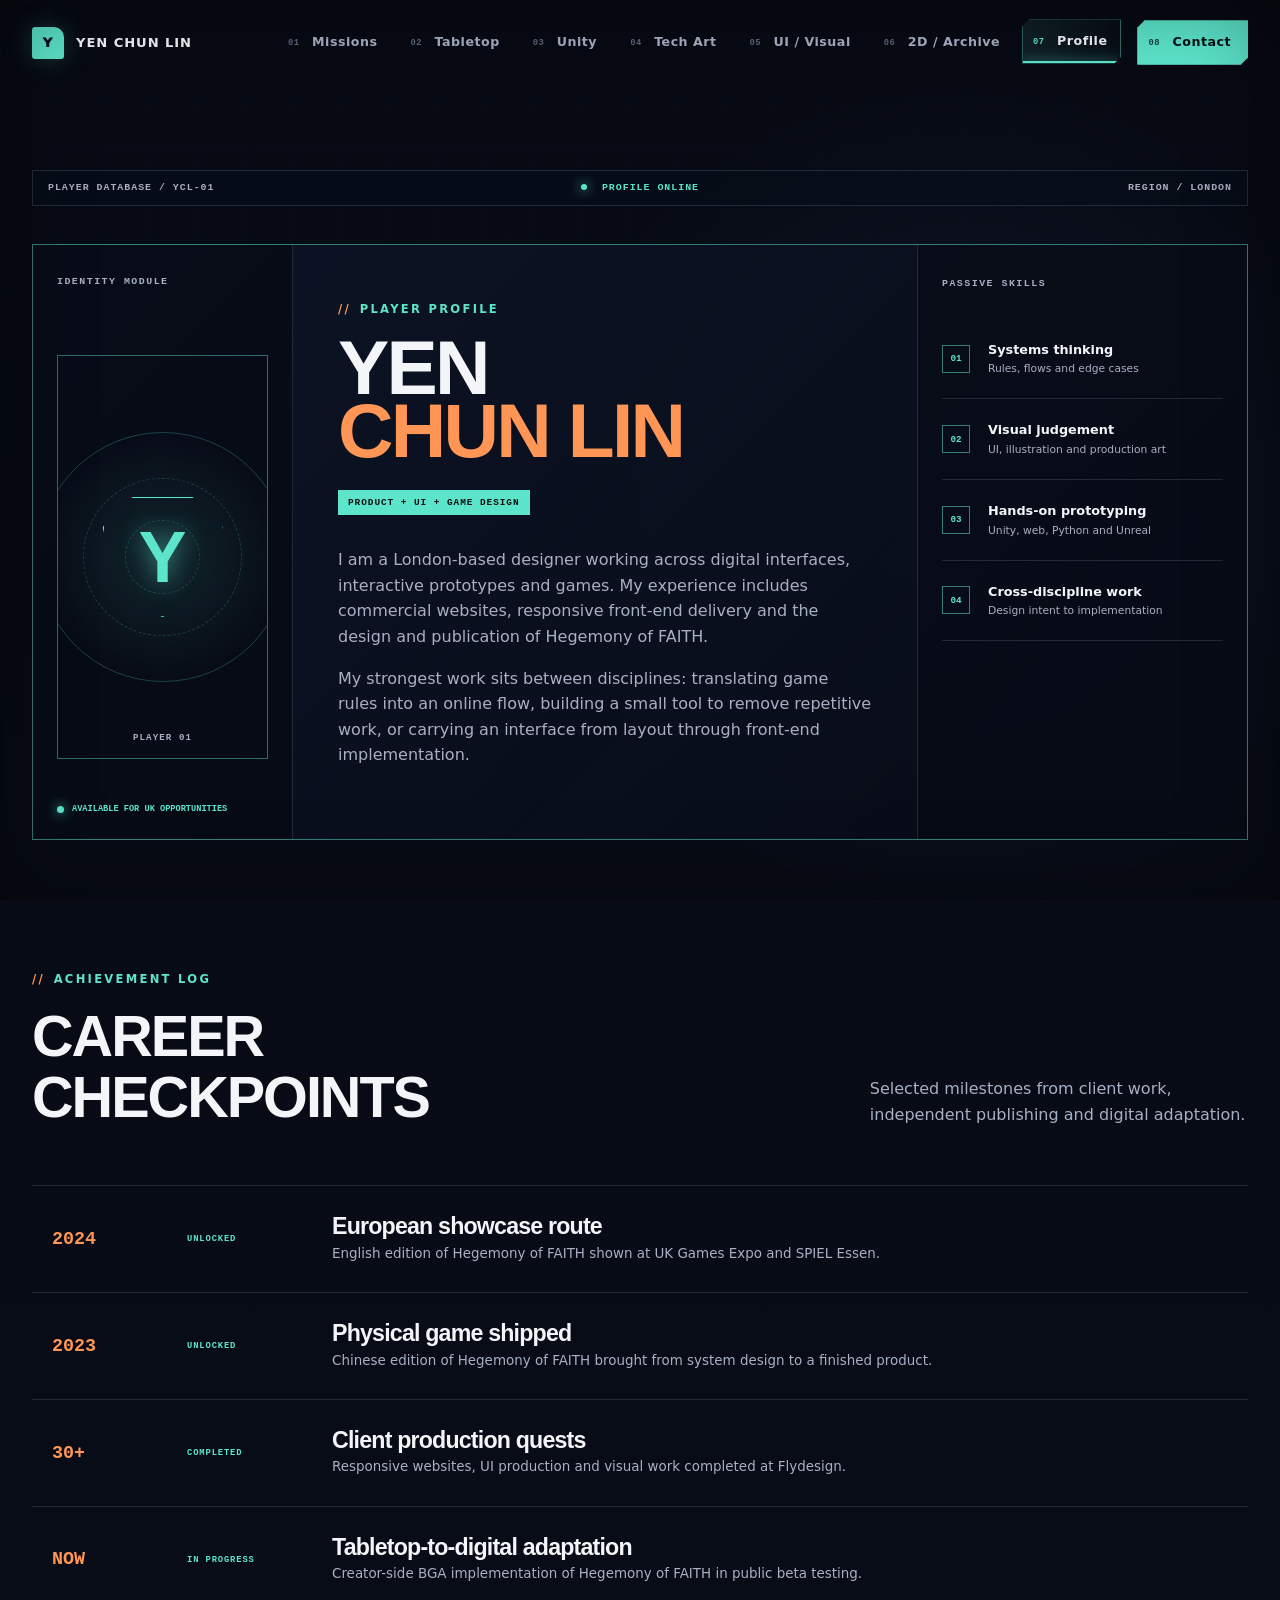
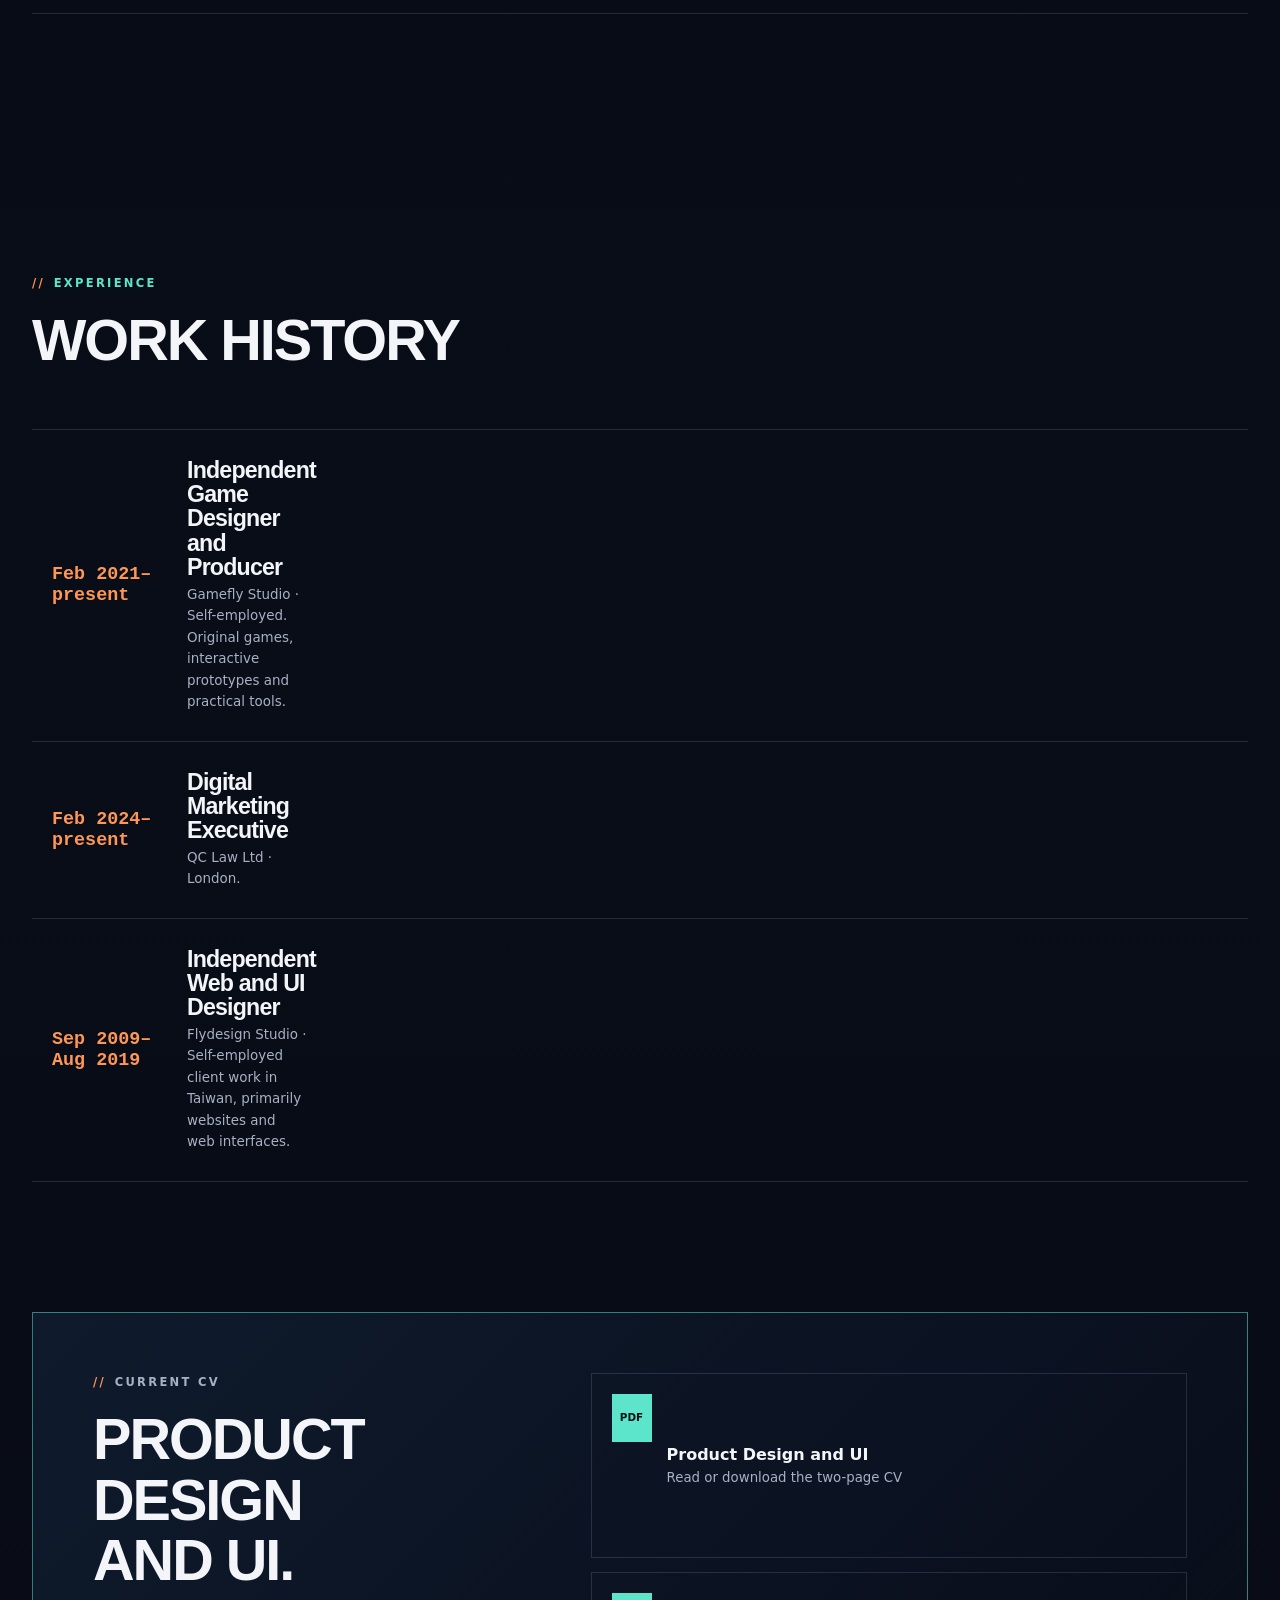
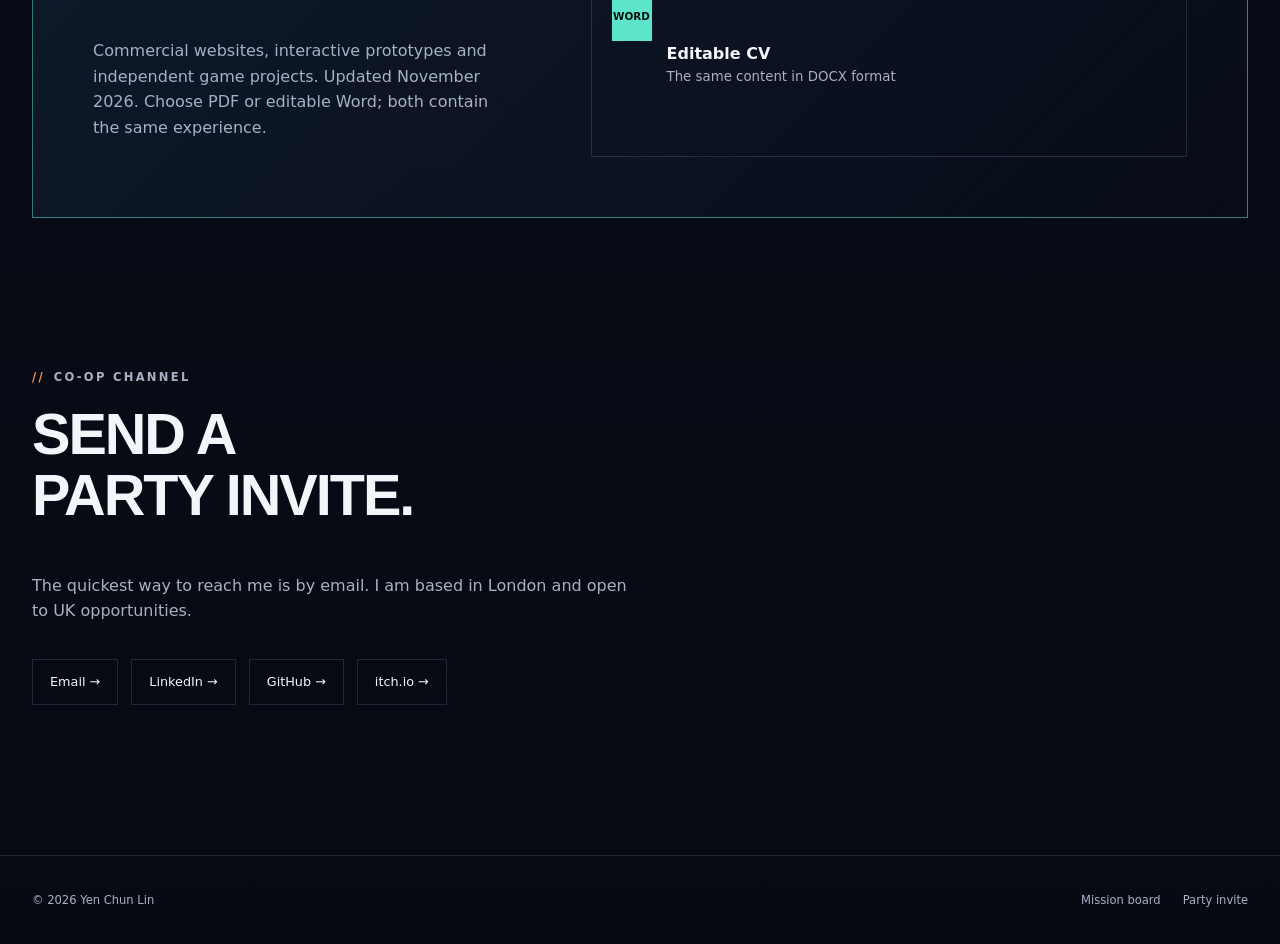
==== commit dad9dd91: "Synchronise current CV downloads and self-employed career dates" ====
--- a/about.html
+++ b/about.html
@@ -1,5 +1,5 @@
 <!doctype html>
-<html lang="en"><head><meta charset="utf-8"><meta name="viewport" content="width=device-width, initial-scale=1"><meta name="description" content="Player profile for Yen Chun Lin, a London-based product, UI and game designer."><title>Player Profile | Yen Chun Lin</title><link rel="stylesheet" href="assets/css/styles.css?v=20261113-1"></head>
+<html lang="en"><head><meta charset="utf-8"><meta name="viewport" content="width=device-width, initial-scale=1"><meta name="description" content="Player profile for Yen Chun Lin, a London-based product, UI and game designer."><title>Player Profile | Yen Chun Lin</title><link rel="stylesheet" href="assets/css/styles.css?v=20261113-3"></head>
 <body data-page="about">
   <header class="site-header" data-header><a class="brand" href="index.html"><span>Y</span> Yen Chun Lin</a><button class="nav-toggle" type="button" aria-expanded="false" aria-controls="site-nav"><span></span><span></span></button><nav id="site-nav" class="site-nav"><a href="work.html">Missions</a><a href="work.html?filter=tabletop">Tabletop</a><a href="work.html?filter=unity">Unity</a><a href="work.html?filter=technical">Tech Art</a><a href="work.html?filter=ui">UI / Visual</a><a href="work.html?filter=art">2D / Archive</a><a class="active" href="about.html">Profile</a><a class="nav-contact" href="mailto:arklantis@hotmail.com">Contact</a></nav></header>
   <main class="section-shell page-main player-profile">
@@ -23,9 +23,10 @@
       </div>
     </section>
 
-    <section class="cv-panel reveal"><div><p class="eyebrow">Equip a CV</p><h2>CHOOSE A<br>ROLE LOADOUT.</h2><p>Both versions use the same verified experience. Only the emphasis changes.</p></div><div class="cv-options"><a class="cv-card" href="assets/cv/Yen_Chun_Lin_CV_Game_Technical_Designer_2026.pdf"><span>PDF</span><strong>Game &amp; Technical Design</strong><small>Systems, prototypes and BGA adaptation</small></a><a class="cv-card" href="assets/cv/Yen_Chun_Lin_CV_Technical_Artist_UI_Pipeline_2026.pdf"><span>PDF</span><strong>Technical Art / UI Pipeline</strong><small>Tools, UI production and visual workflows</small></a></div></section>
+    <section class="section-block"><div class="section-heading"><div><p class="eyebrow">Experience</p><h2>WORK HISTORY</h2></div></div><div class="achievement-list"><article><span class="achievement-year">Feb 2021–present</span><div><h3>Independent Game Designer and Producer</h3><p>Gamefly Studio · Self-employed. Original games, interactive prototypes and practical tools.</p></div></article><article><span class="achievement-year">Feb 2024–present</span><div><h3>Digital Marketing Executive</h3><p>QC Law Ltd · London.</p></div></article><article><span class="achievement-year">Sep 2009–Aug 2019</span><div><h3>Independent Web and UI Designer</h3><p>Flydesign Studio · Self-employed client work in Taiwan, primarily websites and web interfaces.</p></div></article></div></section>
+<section class="cv-panel reveal"><div><p class="eyebrow">Current CV</p><h2>PRODUCT DESIGN<br>AND UI.</h2><p>Commercial websites, interactive prototypes and independent game projects. Updated November 2026. Choose PDF or editable Word; both contain the same experience.</p></div><div class="cv-options"><a class="cv-card" href="assets/cv/Yen_Chun_Lin_CV_Product_UI_2026.pdf"><span>PDF</span><strong>Product Design and UI</strong><small>Read or download the two-page CV</small></a><a class="cv-card" href="assets/cv/Yen_Chun_Lin_CV_Product_UI_2026.docx" download><span>WORD</span><strong>Editable CV</strong><small>The same content in DOCX format</small></a></div></section>
 
     <section class="contact-panel reveal"><p class="eyebrow">Co-op channel</p><h2>SEND A<br>PARTY INVITE.</h2><p>The quickest way to reach me is by email. I am based in London and open to UK opportunities.</p><div class="contact-links"><a href="mailto:arklantis@hotmail.com">Email &rarr;</a><a href="https://www.linkedin.com/in/ual-yen/">LinkedIn &rarr;</a><a href="https://github.com/arklantis">GitHub &rarr;</a><a href="https://ual-yen.itch.io/">itch.io &rarr;</a></div></section>
   </main>
-  <footer class="site-footer"><span>&copy; <span data-year></span> Yen Chun Lin</span><div><a href="work.html">Mission board</a><a href="mailto:arklantis@hotmail.com">Party invite</a></div></footer><script src="assets/js/data.js?v=20261113-1"></script><script src="assets/js/site.js?v=20261113-1"></script>
+  <footer class="site-footer"><span>&copy; <span data-year></span> Yen Chun Lin</span><div><a href="work.html">Mission board</a><a href="mailto:arklantis@hotmail.com">Party invite</a></div></footer><script src="assets/js/data.js?v=20261113-3"></script><script src="assets/js/site.js?v=20261113-3"></script>
 </body></html>
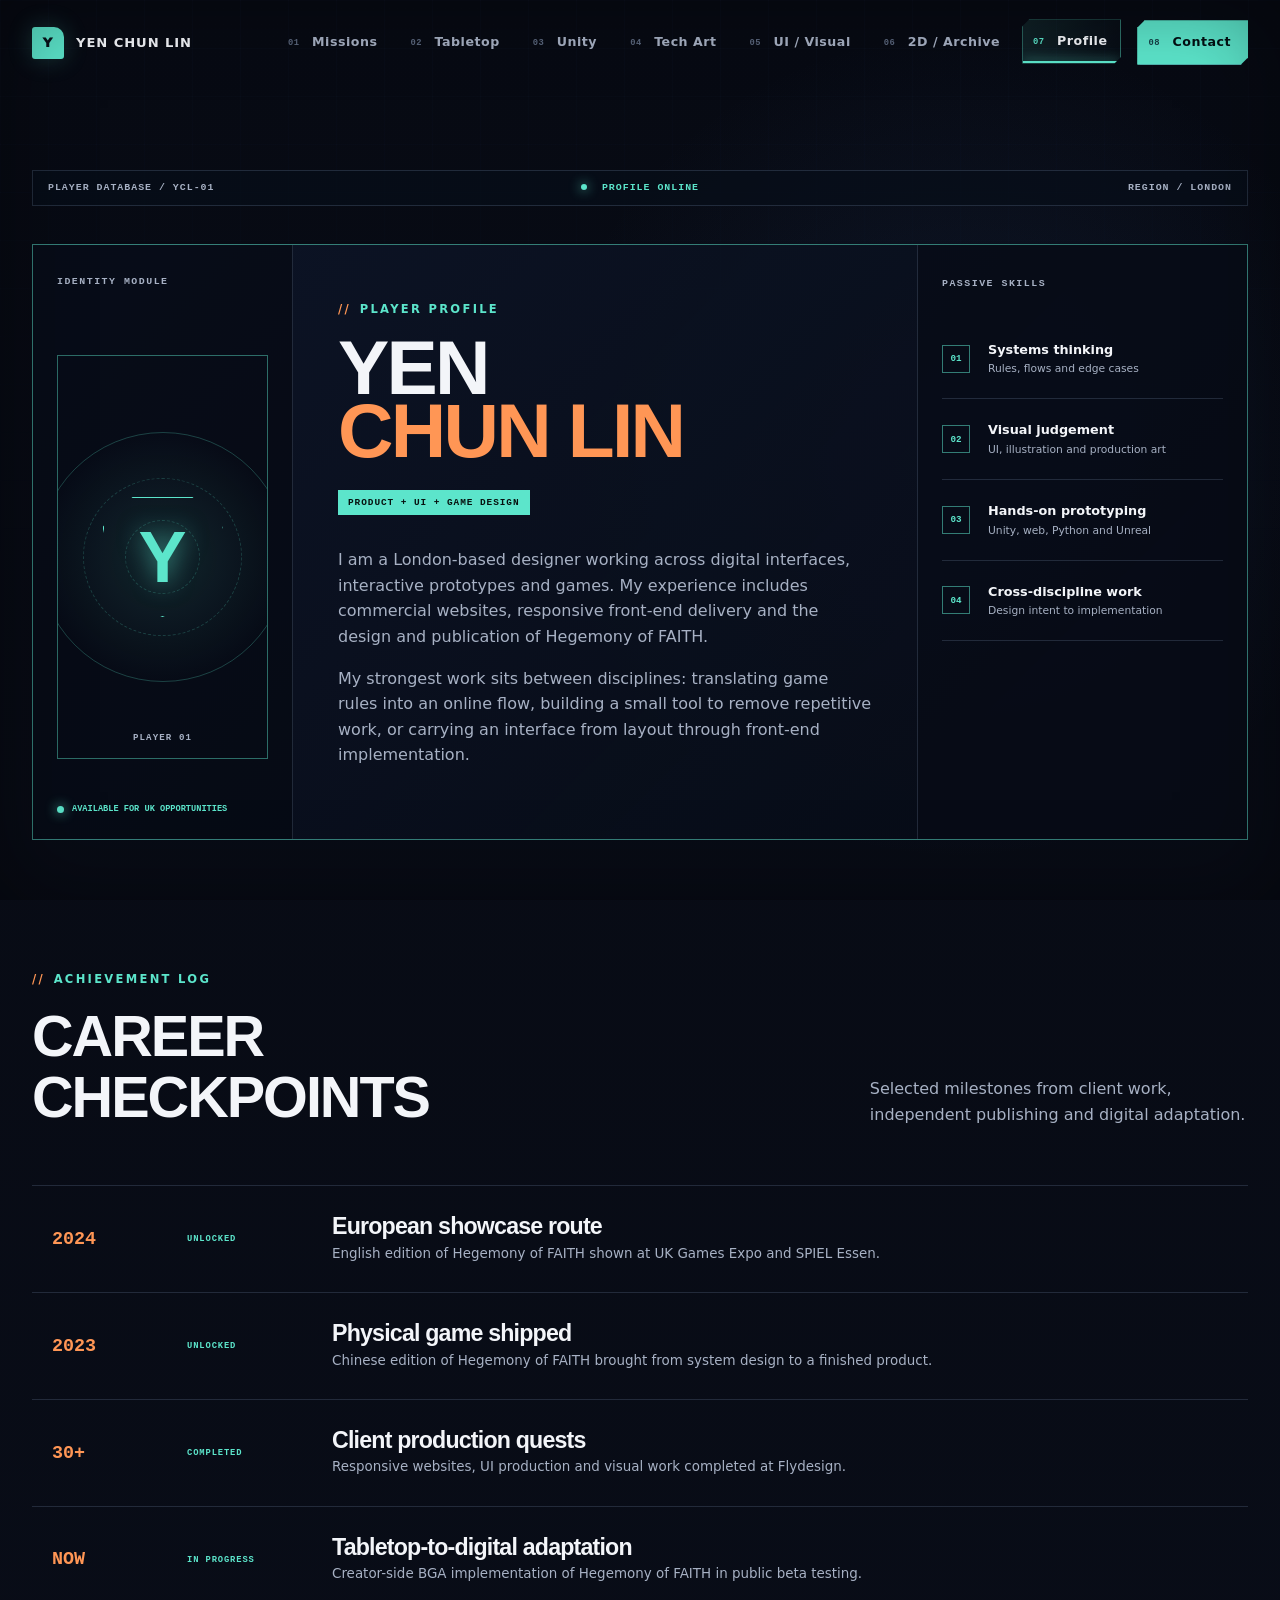
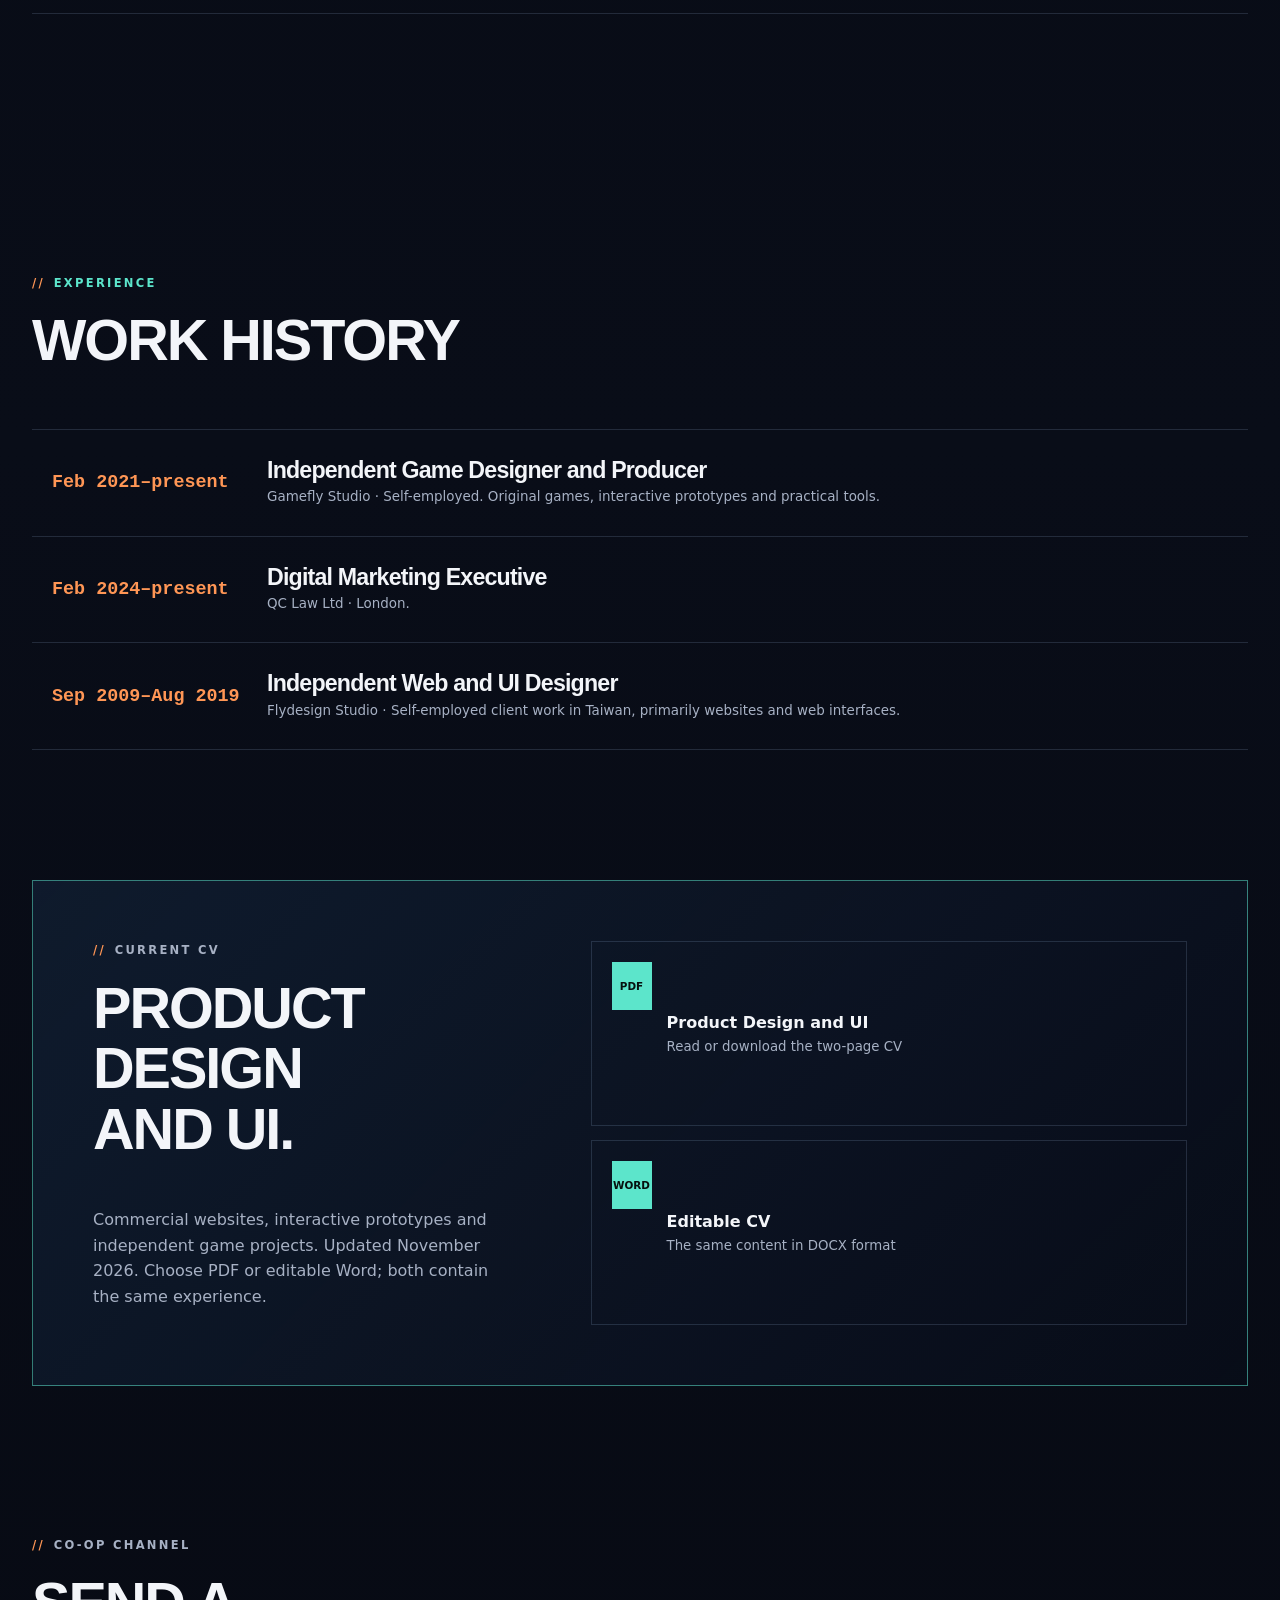
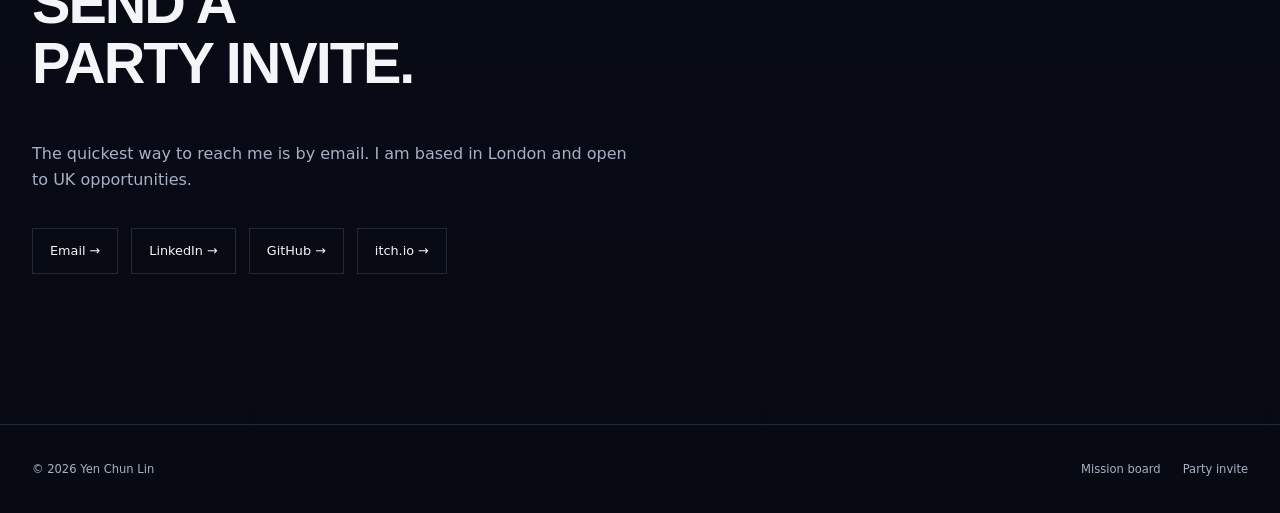
==== commit 37aa4592: "Keep career timeline readable across screen sizes" ====
--- a/about.html
+++ b/about.html
@@ -1,5 +1,5 @@
 <!doctype html>
-<html lang="en"><head><meta charset="utf-8"><meta name="viewport" content="width=device-width, initial-scale=1"><meta name="description" content="Player profile for Yen Chun Lin, a London-based product, UI and game designer."><title>Player Profile | Yen Chun Lin</title><link rel="stylesheet" href="assets/css/styles.css?v=20261113-3"></head>
+<html lang="en"><head><meta charset="utf-8"><meta name="viewport" content="width=device-width, initial-scale=1"><meta name="description" content="Player profile for Yen Chun Lin, a London-based product, UI and game designer."><title>Player Profile | Yen Chun Lin</title><link rel="stylesheet" href="assets/css/styles.css?v=20261113-4"></head>
 <body data-page="about">
   <header class="site-header" data-header><a class="brand" href="index.html"><span>Y</span> Yen Chun Lin</a><button class="nav-toggle" type="button" aria-expanded="false" aria-controls="site-nav"><span></span><span></span></button><nav id="site-nav" class="site-nav"><a href="work.html">Missions</a><a href="work.html?filter=tabletop">Tabletop</a><a href="work.html?filter=unity">Unity</a><a href="work.html?filter=technical">Tech Art</a><a href="work.html?filter=ui">UI / Visual</a><a href="work.html?filter=art">2D / Archive</a><a class="active" href="about.html">Profile</a><a class="nav-contact" href="mailto:arklantis@hotmail.com">Contact</a></nav></header>
   <main class="section-shell page-main player-profile">
@@ -23,10 +23,10 @@
       </div>
     </section>
 
-    <section class="section-block"><div class="section-heading"><div><p class="eyebrow">Experience</p><h2>WORK HISTORY</h2></div></div><div class="achievement-list"><article><span class="achievement-year">Feb 2021–present</span><div><h3>Independent Game Designer and Producer</h3><p>Gamefly Studio · Self-employed. Original games, interactive prototypes and practical tools.</p></div></article><article><span class="achievement-year">Feb 2024–present</span><div><h3>Digital Marketing Executive</h3><p>QC Law Ltd · London.</p></div></article><article><span class="achievement-year">Sep 2009–Aug 2019</span><div><h3>Independent Web and UI Designer</h3><p>Flydesign Studio · Self-employed client work in Taiwan, primarily websites and web interfaces.</p></div></article></div></section>
+    <section class="section-block career-timeline"><div class="section-heading"><div><p class="eyebrow">Experience</p><h2>WORK HISTORY</h2></div></div><div class="achievement-list"><article><span class="achievement-year">Feb 2021–present</span><div><h3>Independent Game Designer and Producer</h3><p>Gamefly Studio · Self-employed. Original games, interactive prototypes and practical tools.</p></div></article><article><span class="achievement-year">Feb 2024–present</span><div><h3>Digital Marketing Executive</h3><p>QC Law Ltd · London.</p></div></article><article><span class="achievement-year">Sep 2009–Aug 2019</span><div><h3>Independent Web and UI Designer</h3><p>Flydesign Studio · Self-employed client work in Taiwan, primarily websites and web interfaces.</p></div></article></div></section>
 <section class="cv-panel reveal"><div><p class="eyebrow">Current CV</p><h2>PRODUCT DESIGN<br>AND UI.</h2><p>Commercial websites, interactive prototypes and independent game projects. Updated November 2026. Choose PDF or editable Word; both contain the same experience.</p></div><div class="cv-options"><a class="cv-card" href="assets/cv/Yen_Chun_Lin_CV_Product_UI_2026.pdf"><span>PDF</span><strong>Product Design and UI</strong><small>Read or download the two-page CV</small></a><a class="cv-card" href="assets/cv/Yen_Chun_Lin_CV_Product_UI_2026.docx" download><span>WORD</span><strong>Editable CV</strong><small>The same content in DOCX format</small></a></div></section>
 
     <section class="contact-panel reveal"><p class="eyebrow">Co-op channel</p><h2>SEND A<br>PARTY INVITE.</h2><p>The quickest way to reach me is by email. I am based in London and open to UK opportunities.</p><div class="contact-links"><a href="mailto:arklantis@hotmail.com">Email &rarr;</a><a href="https://www.linkedin.com/in/ual-yen/">LinkedIn &rarr;</a><a href="https://github.com/arklantis">GitHub &rarr;</a><a href="https://ual-yen.itch.io/">itch.io &rarr;</a></div></section>
   </main>
-  <footer class="site-footer"><span>&copy; <span data-year></span> Yen Chun Lin</span><div><a href="work.html">Mission board</a><a href="mailto:arklantis@hotmail.com">Party invite</a></div></footer><script src="assets/js/data.js?v=20261113-3"></script><script src="assets/js/site.js?v=20261113-3"></script>
+  <footer class="site-footer"><span>&copy; <span data-year></span> Yen Chun Lin</span><div><a href="work.html">Mission board</a><a href="mailto:arklantis@hotmail.com">Party invite</a></div></footer><script src="assets/js/data.js?v=20261113-4"></script><script src="assets/js/site.js?v=20261113-4"></script>
 </body></html>
--- a/assets/css/styles.css
+++ b/assets/css/styles.css
@@ -549,3 +549,5 @@
   .gear-c { bottom:34%; }
   .gear-d { bottom:31%; }
 }
+
+.career-timeline .achievement-list article { grid-template-columns:minmax(150px, 190px) minmax(0, 1fr); } .career-timeline .achievement-list article div { grid-column:2 / -1; } @media (max-width:600px) { .career-timeline .achievement-list article { grid-template-columns:1fr; } .career-timeline .achievement-list article div { grid-column:1; } }
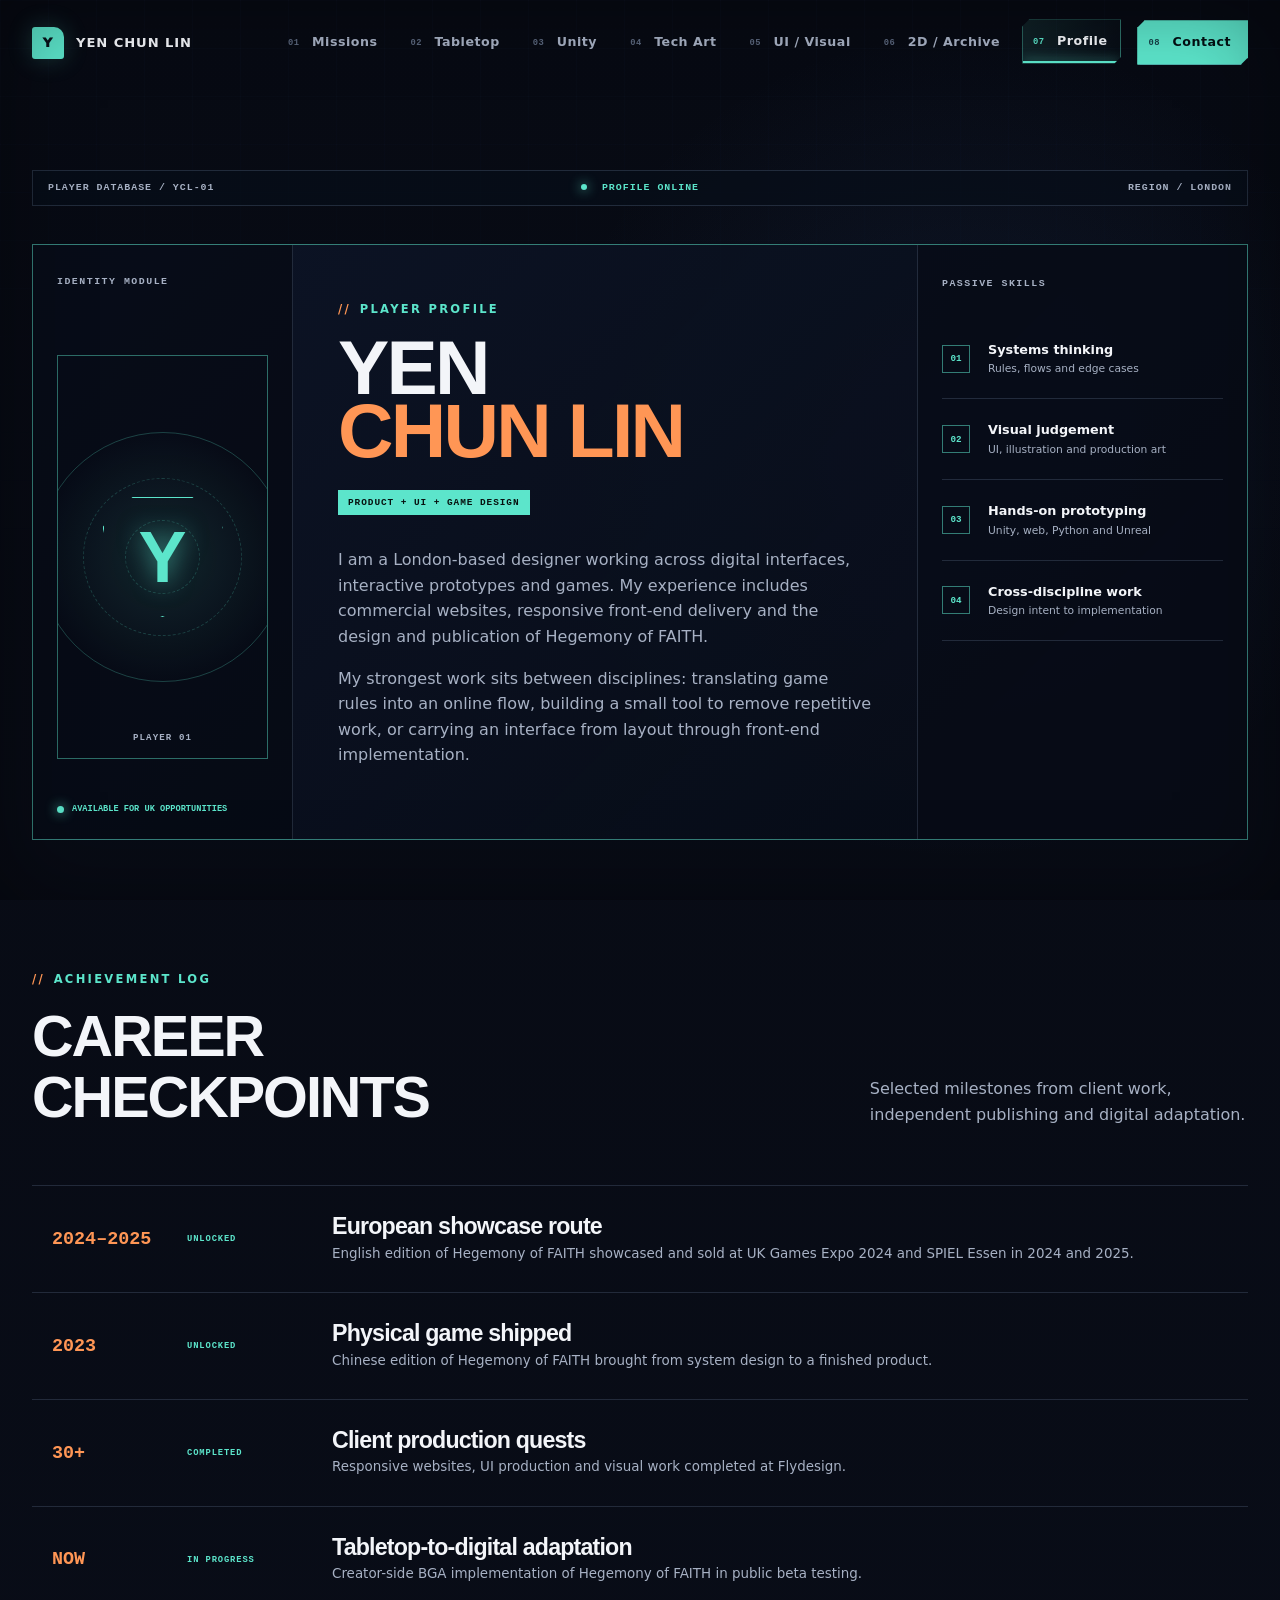
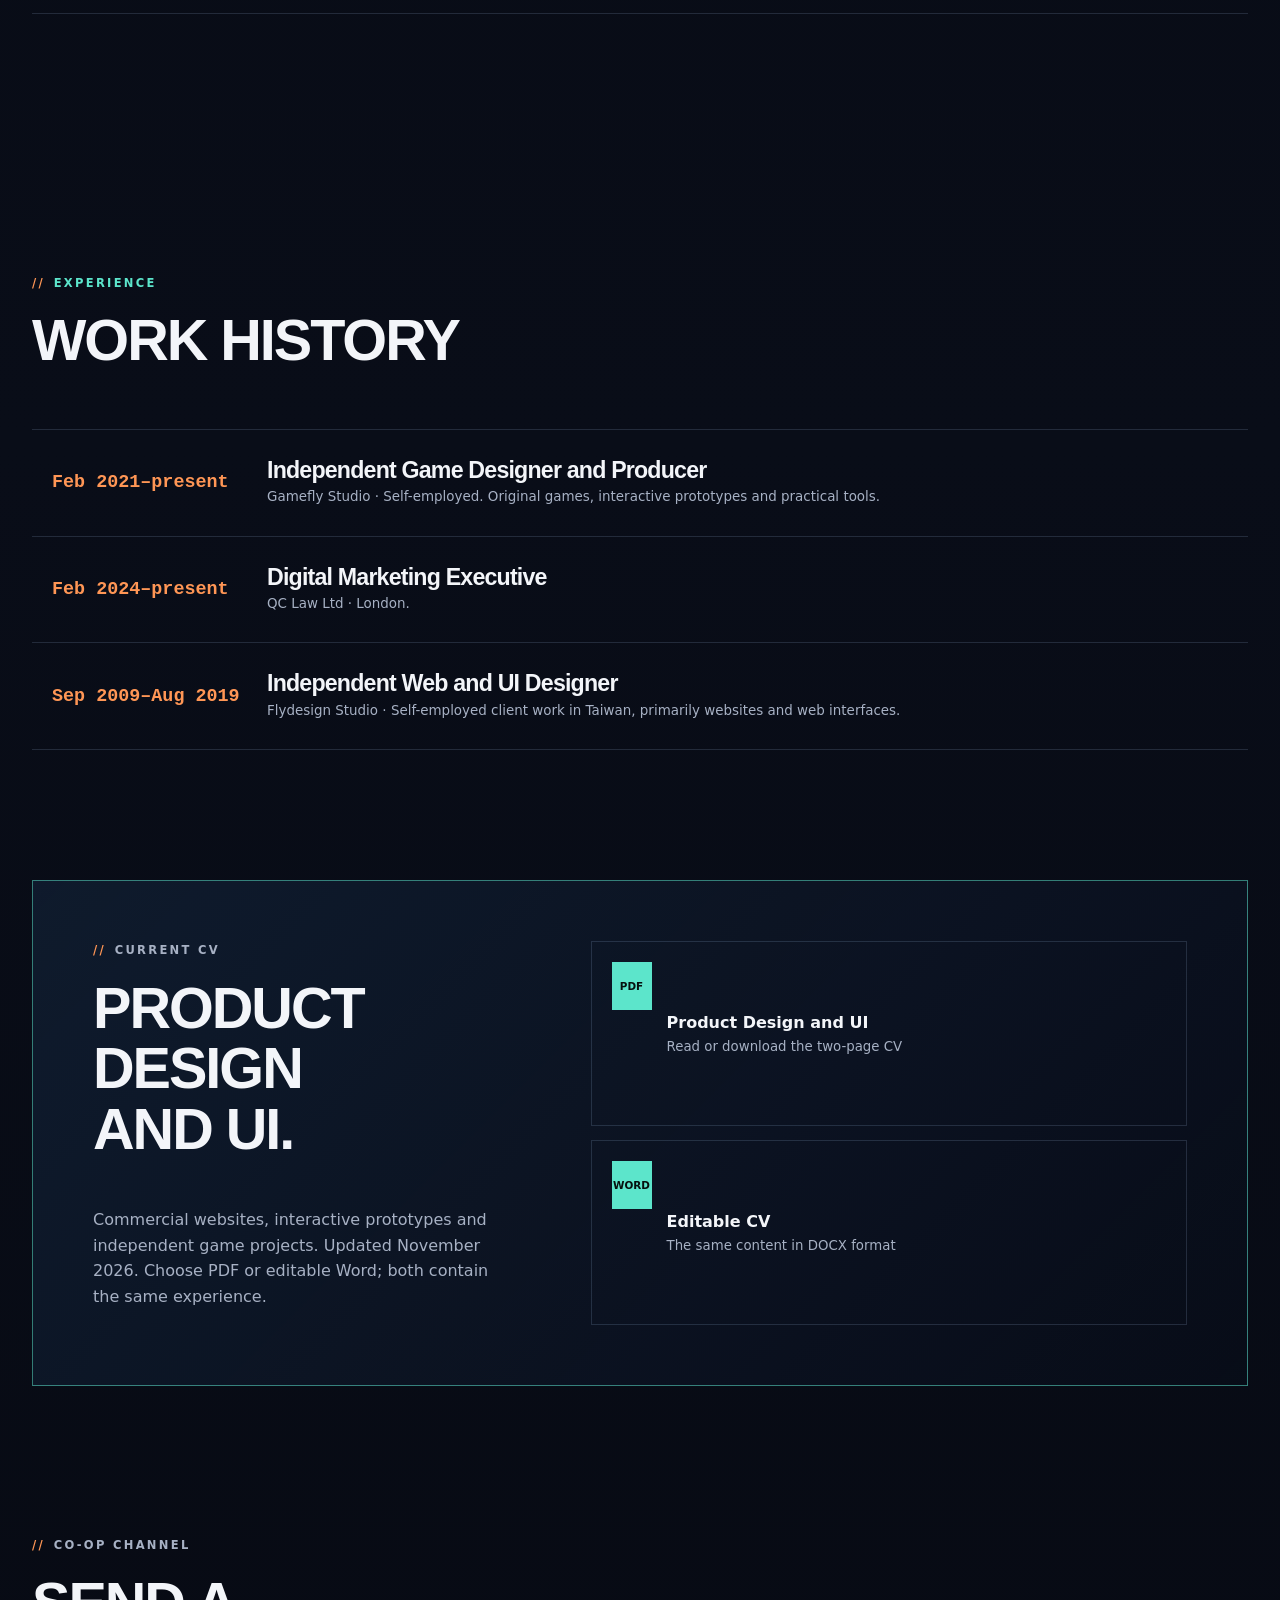
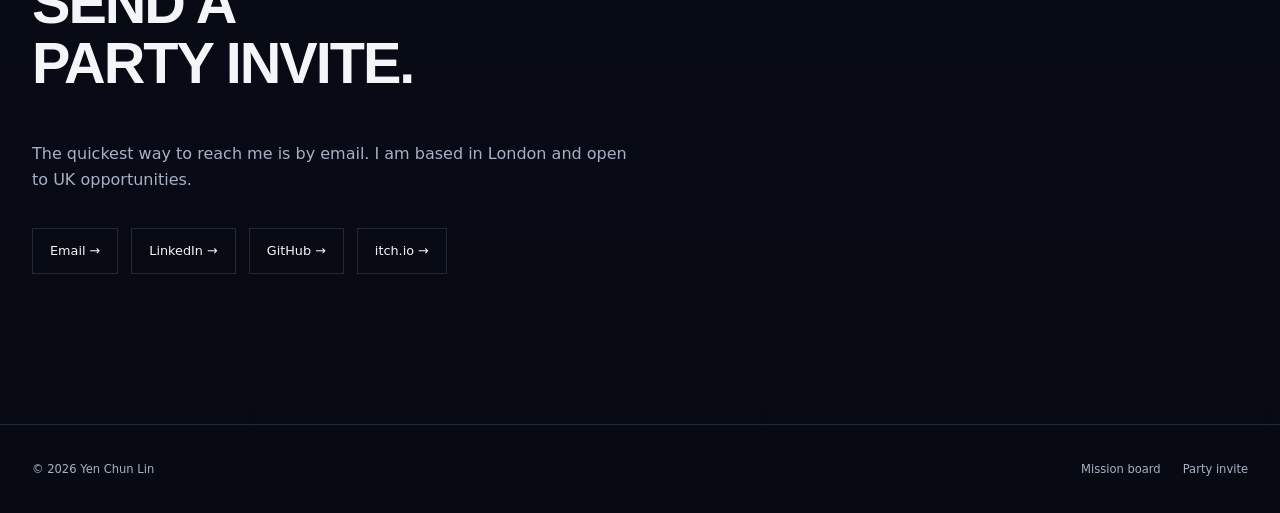
==== commit 86dbeb45: "Update SPIEL Essen participation to 2024 and 2025" ====
--- a/about.html
+++ b/about.html
@@ -16,7 +16,7 @@
     <section class="achievement-log section-block">
       <div class="section-heading reveal"><div><p class="eyebrow">Achievement log</p><h2>CAREER<br>CHECKPOINTS</h2></div><p>Selected milestones from client work, independent publishing and digital adaptation.</p></div>
       <div class="achievement-list">
-        <article class="reveal"><span class="achievement-year">2024</span><i>UNLOCKED</i><div><h3>European showcase route</h3><p>English edition of Hegemony of FAITH shown at UK Games Expo and SPIEL Essen.</p></div></article>
+        <article class="reveal"><span class="achievement-year">2024–2025</span><i>UNLOCKED</i><div><h3>European showcase route</h3><p>English edition of Hegemony of FAITH showcased and sold at UK Games Expo 2024 and SPIEL Essen in 2024 and 2025.</p></div></article>
         <article class="reveal"><span class="achievement-year">2023</span><i>UNLOCKED</i><div><h3>Physical game shipped</h3><p>Chinese edition of Hegemony of FAITH brought from system design to a finished product.</p></div></article>
         <article class="reveal"><span class="achievement-year">30+</span><i>COMPLETED</i><div><h3>Client production quests</h3><p>Responsive websites, UI production and visual work completed at Flydesign.</p></div></article>
         <article class="reveal"><span class="achievement-year">NOW</span><i>IN PROGRESS</i><div><h3>Tabletop-to-digital adaptation</h3><p>Creator-side BGA implementation of Hegemony of FAITH in public beta testing.</p></div></article>
@@ -24,9 +24,9 @@
     </section>
 
     <section class="section-block career-timeline"><div class="section-heading"><div><p class="eyebrow">Experience</p><h2>WORK HISTORY</h2></div></div><div class="achievement-list"><article><span class="achievement-year">Feb 2021–present</span><div><h3>Independent Game Designer and Producer</h3><p>Gamefly Studio · Self-employed. Original games, interactive prototypes and practical tools.</p></div></article><article><span class="achievement-year">Feb 2024–present</span><div><h3>Digital Marketing Executive</h3><p>QC Law Ltd · London.</p></div></article><article><span class="achievement-year">Sep 2009–Aug 2019</span><div><h3>Independent Web and UI Designer</h3><p>Flydesign Studio · Self-employed client work in Taiwan, primarily websites and web interfaces.</p></div></article></div></section>
-<section class="cv-panel reveal"><div><p class="eyebrow">Current CV</p><h2>PRODUCT DESIGN<br>AND UI.</h2><p>Commercial websites, interactive prototypes and independent game projects. Updated November 2026. Choose PDF or editable Word; both contain the same experience.</p></div><div class="cv-options"><a class="cv-card" href="assets/cv/Yen_Chun_Lin_CV_Product_UI_2026.pdf"><span>PDF</span><strong>Product Design and UI</strong><small>Read or download the two-page CV</small></a><a class="cv-card" href="assets/cv/Yen_Chun_Lin_CV_Product_UI_2026.docx" download><span>WORD</span><strong>Editable CV</strong><small>The same content in DOCX format</small></a></div></section>
+<section class="cv-panel reveal"><div><p class="eyebrow">Current CV</p><h2>PRODUCT DESIGN<br>AND UI.</h2><p>Commercial websites, interactive prototypes and independent game projects. Updated November 2026. Choose PDF or editable Word; both contain the same experience.</p></div><div class="cv-options"><a class="cv-card" href="assets/cv/Yen_Chun_Lin_CV_Product_UI_2026.pdf?v=20261116-1"><span>PDF</span><strong>Product Design and UI</strong><small>Read or download the two-page CV</small></a><a class="cv-card" href="assets/cv/Yen_Chun_Lin_CV_Product_UI_2026.docx?v=20261116-1" download><span>WORD</span><strong>Editable CV</strong><small>The same content in DOCX format</small></a></div></section>
 
     <section class="contact-panel reveal"><p class="eyebrow">Co-op channel</p><h2>SEND A<br>PARTY INVITE.</h2><p>The quickest way to reach me is by email. I am based in London and open to UK opportunities.</p><div class="contact-links"><a href="mailto:arklantis@hotmail.com">Email &rarr;</a><a href="https://www.linkedin.com/in/ual-yen/">LinkedIn &rarr;</a><a href="https://github.com/arklantis">GitHub &rarr;</a><a href="https://ual-yen.itch.io/">itch.io &rarr;</a></div></section>
   </main>
-  <footer class="site-footer"><span>&copy; <span data-year></span> Yen Chun Lin</span><div><a href="work.html">Mission board</a><a href="mailto:arklantis@hotmail.com">Party invite</a></div></footer><script src="assets/js/data.js?v=20261113-4"></script><script src="assets/js/site.js?v=20261113-4"></script>
+  <footer class="site-footer"><span>&copy; <span data-year></span> Yen Chun Lin</span><div><a href="work.html">Mission board</a><a href="mailto:arklantis@hotmail.com">Party invite</a></div></footer><script src="assets/js/data.js?v=20261116-1"></script><script src="assets/js/site.js?v=20261113-4"></script>
 </body></html>
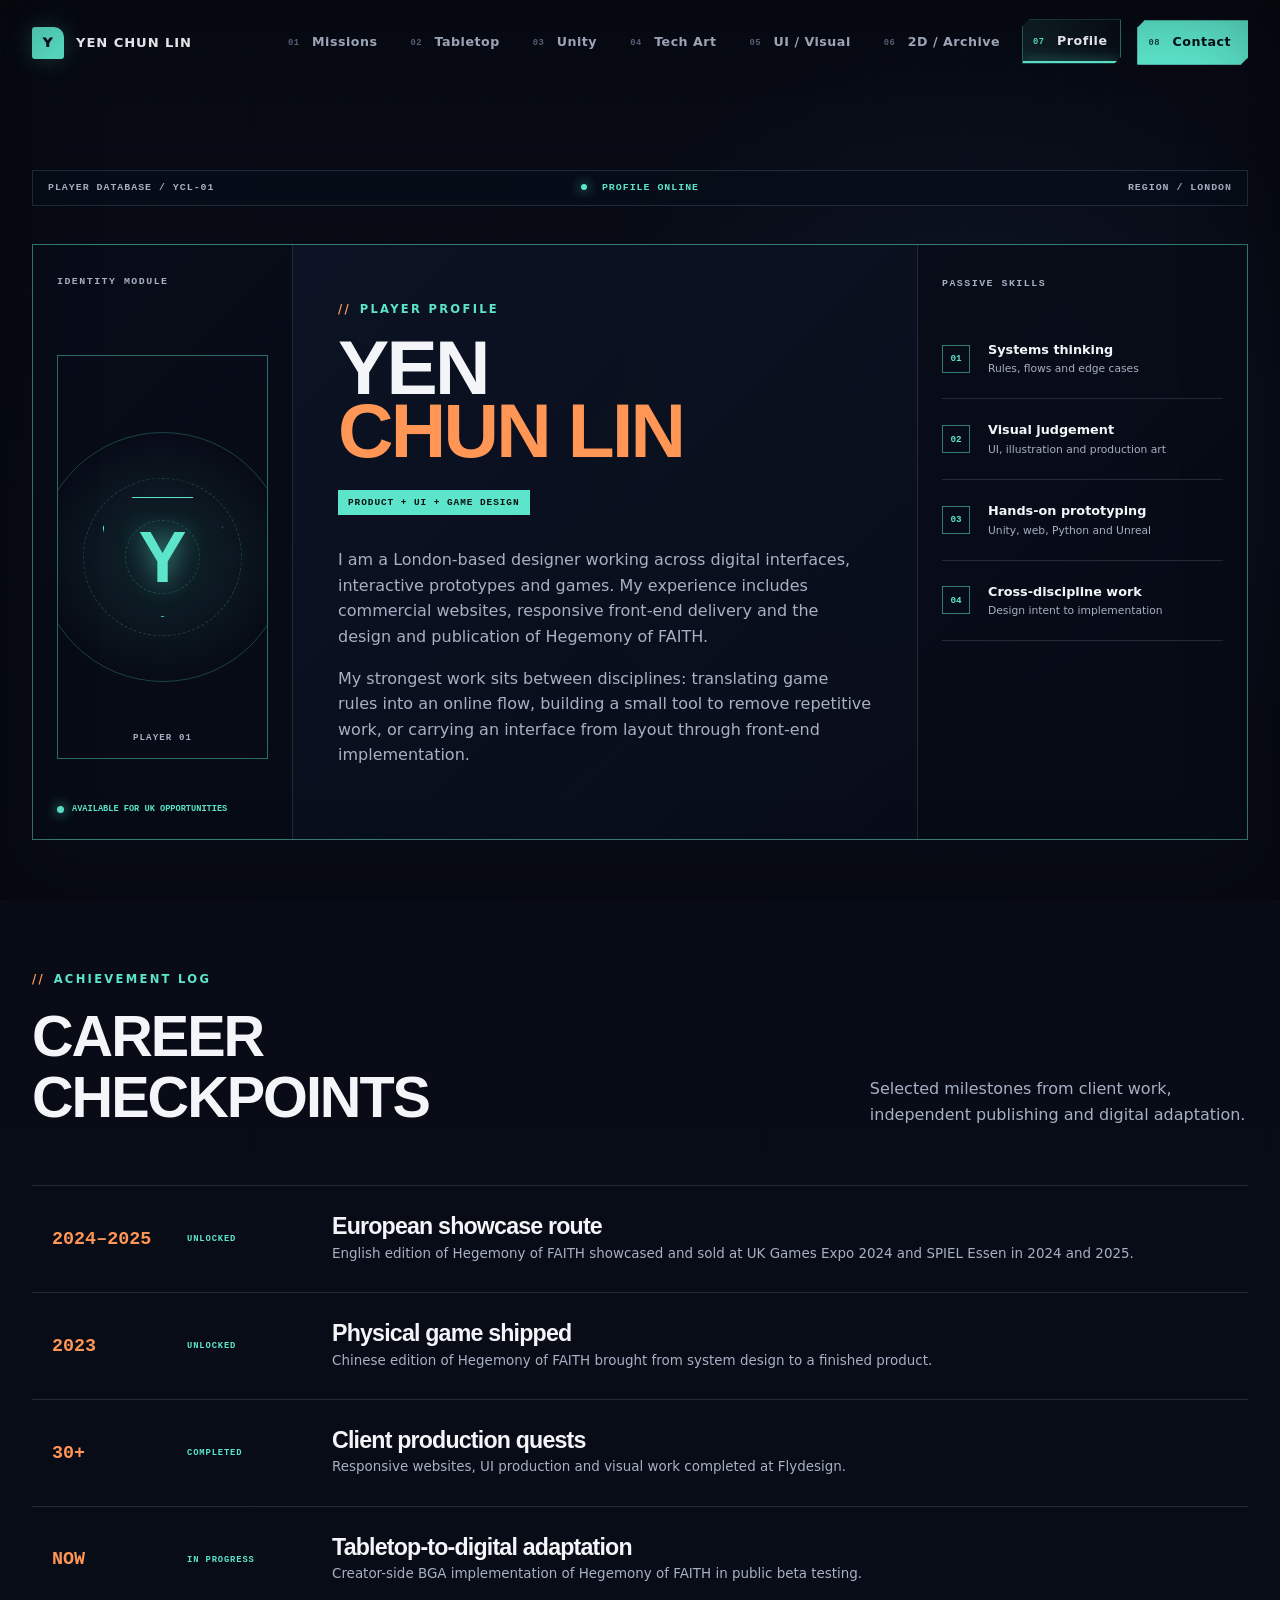
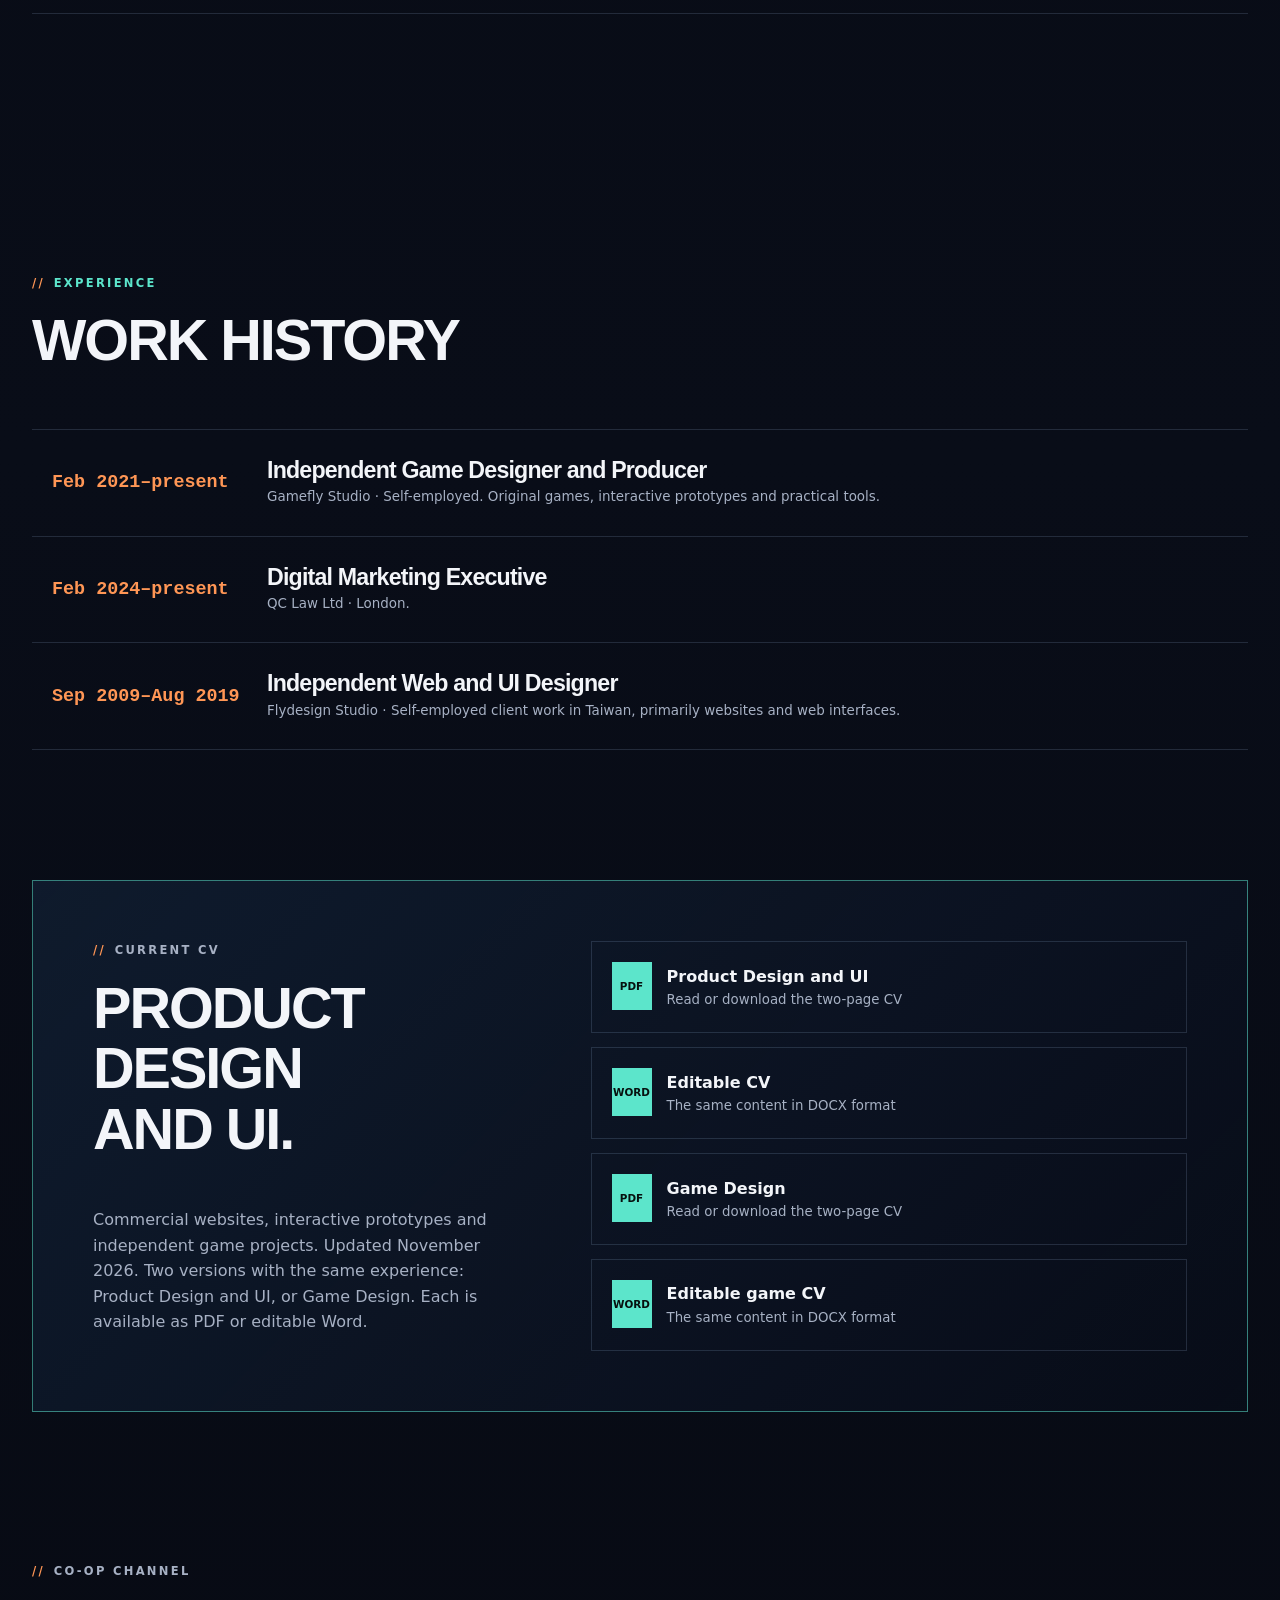
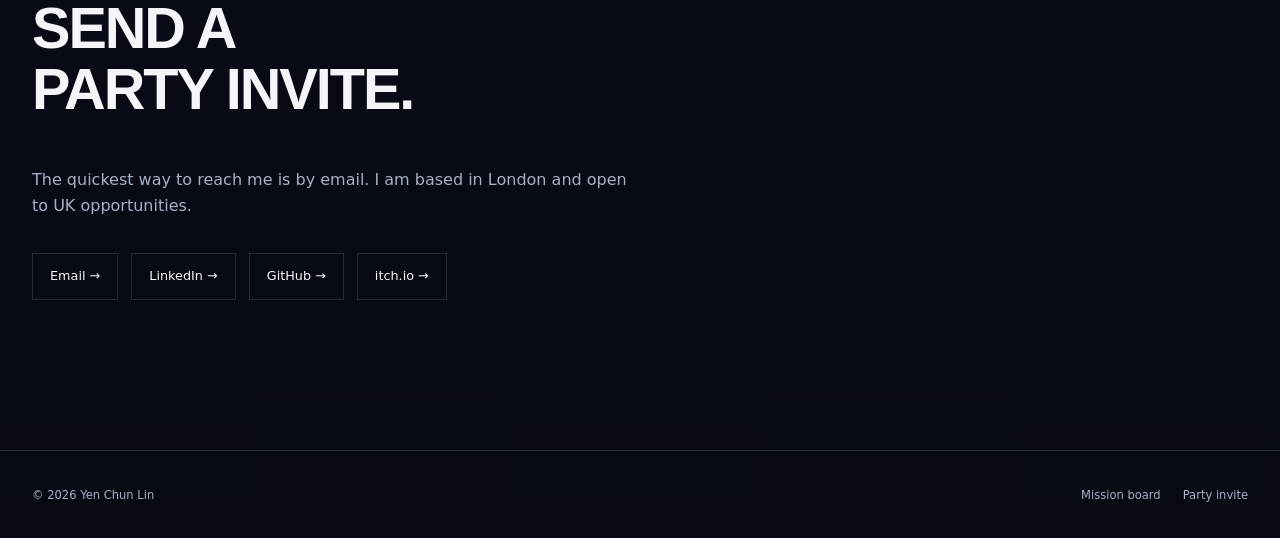
==== commit 739280e0: "Add Game Design CV and role-based CV names - Publish Product Design and UI CV and Game Design CV as " ====
--- a/about.html
+++ b/about.html
@@ -24,7 +24,7 @@
     </section>
 
     <section class="section-block career-timeline"><div class="section-heading"><div><p class="eyebrow">Experience</p><h2>WORK HISTORY</h2></div></div><div class="achievement-list"><article><span class="achievement-year">Feb 2021–present</span><div><h3>Independent Game Designer and Producer</h3><p>Gamefly Studio · Self-employed. Original games, interactive prototypes and practical tools.</p></div></article><article><span class="achievement-year">Feb 2024–present</span><div><h3>Digital Marketing Executive</h3><p>QC Law Ltd · London.</p></div></article><article><span class="achievement-year">Sep 2009–Aug 2019</span><div><h3>Independent Web and UI Designer</h3><p>Flydesign Studio · Self-employed client work in Taiwan, primarily websites and web interfaces.</p></div></article></div></section>
-<section class="cv-panel reveal"><div><p class="eyebrow">Current CV</p><h2>PRODUCT DESIGN<br>AND UI.</h2><p>Commercial websites, interactive prototypes and independent game projects. Updated November 2026. Choose PDF or editable Word; both contain the same experience.</p></div><div class="cv-options"><a class="cv-card" href="assets/cv/Yen_Chun_Lin_CV_Product_UI_2026.pdf?v=20261116-1"><span>PDF</span><strong>Product Design and UI</strong><small>Read or download the two-page CV</small></a><a class="cv-card" href="assets/cv/Yen_Chun_Lin_CV_Product_UI_2026.docx?v=20261116-1" download><span>WORD</span><strong>Editable CV</strong><small>The same content in DOCX format</small></a></div></section>
+<section class="cv-panel reveal"><div><p class="eyebrow">Current CV</p><h2>PRODUCT DESIGN<br>AND UI.</h2><p>Commercial websites, interactive prototypes and independent game projects. Updated November 2026. Two versions with the same experience: Product Design and UI, or Game Design. Each is available as PDF or editable Word.</p></div><div class="cv-options"><a class="cv-card" href="assets/cv/Yen_Chun_Lin_CV_Product_UI_2026.pdf?v=20261123-3"><span>PDF</span><strong>Product Design and UI</strong><small>Read or download the two-page CV</small></a><a class="cv-card" href="assets/cv/Yen_Chun_Lin_CV_Product_UI_2026.docx?v=20261123-3" download><span>WORD</span><strong>Editable CV</strong><small>The same content in DOCX format</small></a><a class="cv-card" href="assets/cv/Yen_Chun_Lin_CV_Game_Designer_2026.pdf?v=20261123-3"><span>PDF</span><strong>Game Design</strong><small>Read or download the two-page CV</small></a><a class="cv-card" href="assets/cv/Yen_Chun_Lin_CV_Game_Designer_2026.docx?v=20261123-3" download><span>WORD</span><strong>Editable game CV</strong><small>The same content in DOCX format</small></a></div></section>
 
     <section class="contact-panel reveal"><p class="eyebrow">Co-op channel</p><h2>SEND A<br>PARTY INVITE.</h2><p>The quickest way to reach me is by email. I am based in London and open to UK opportunities.</p><div class="contact-links"><a href="mailto:arklantis@hotmail.com">Email &rarr;</a><a href="https://www.linkedin.com/in/ual-yen/">LinkedIn &rarr;</a><a href="https://github.com/arklantis">GitHub &rarr;</a><a href="https://ual-yen.itch.io/">itch.io &rarr;</a></div></section>
   </main>
